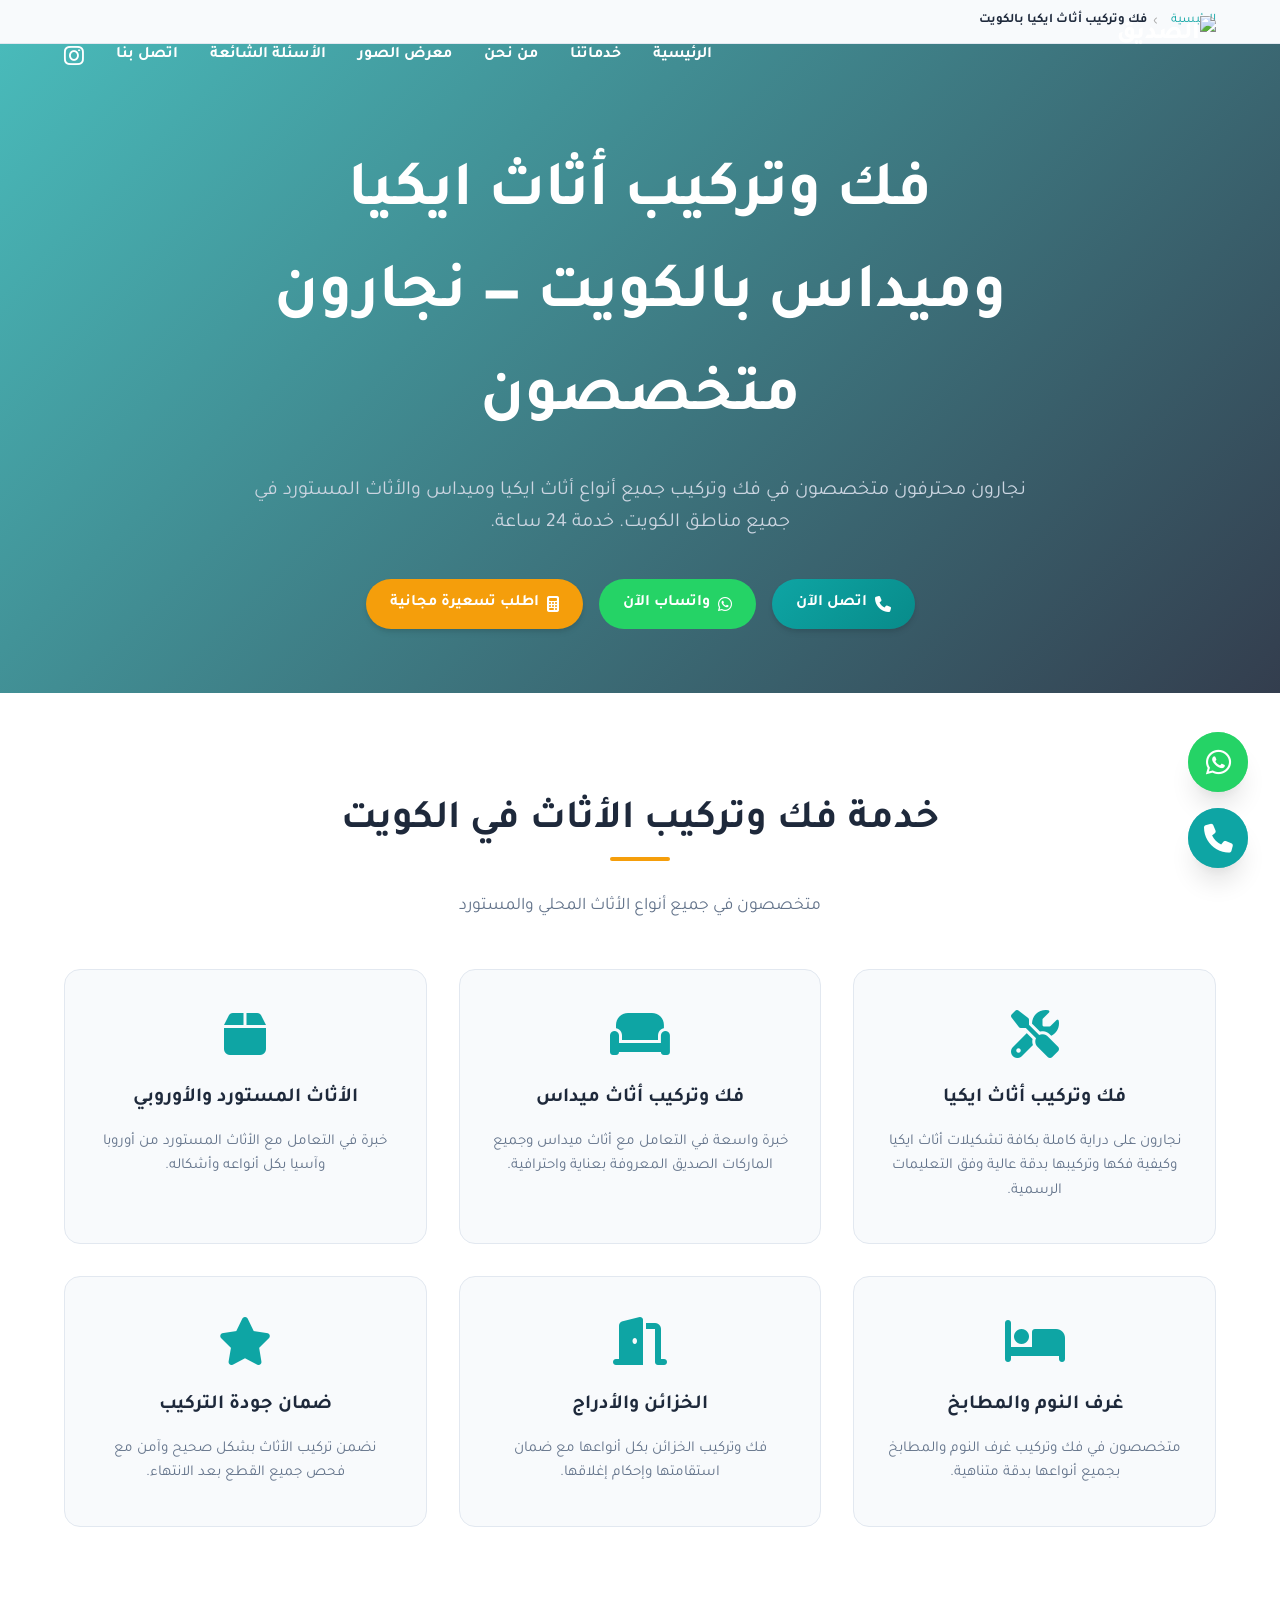
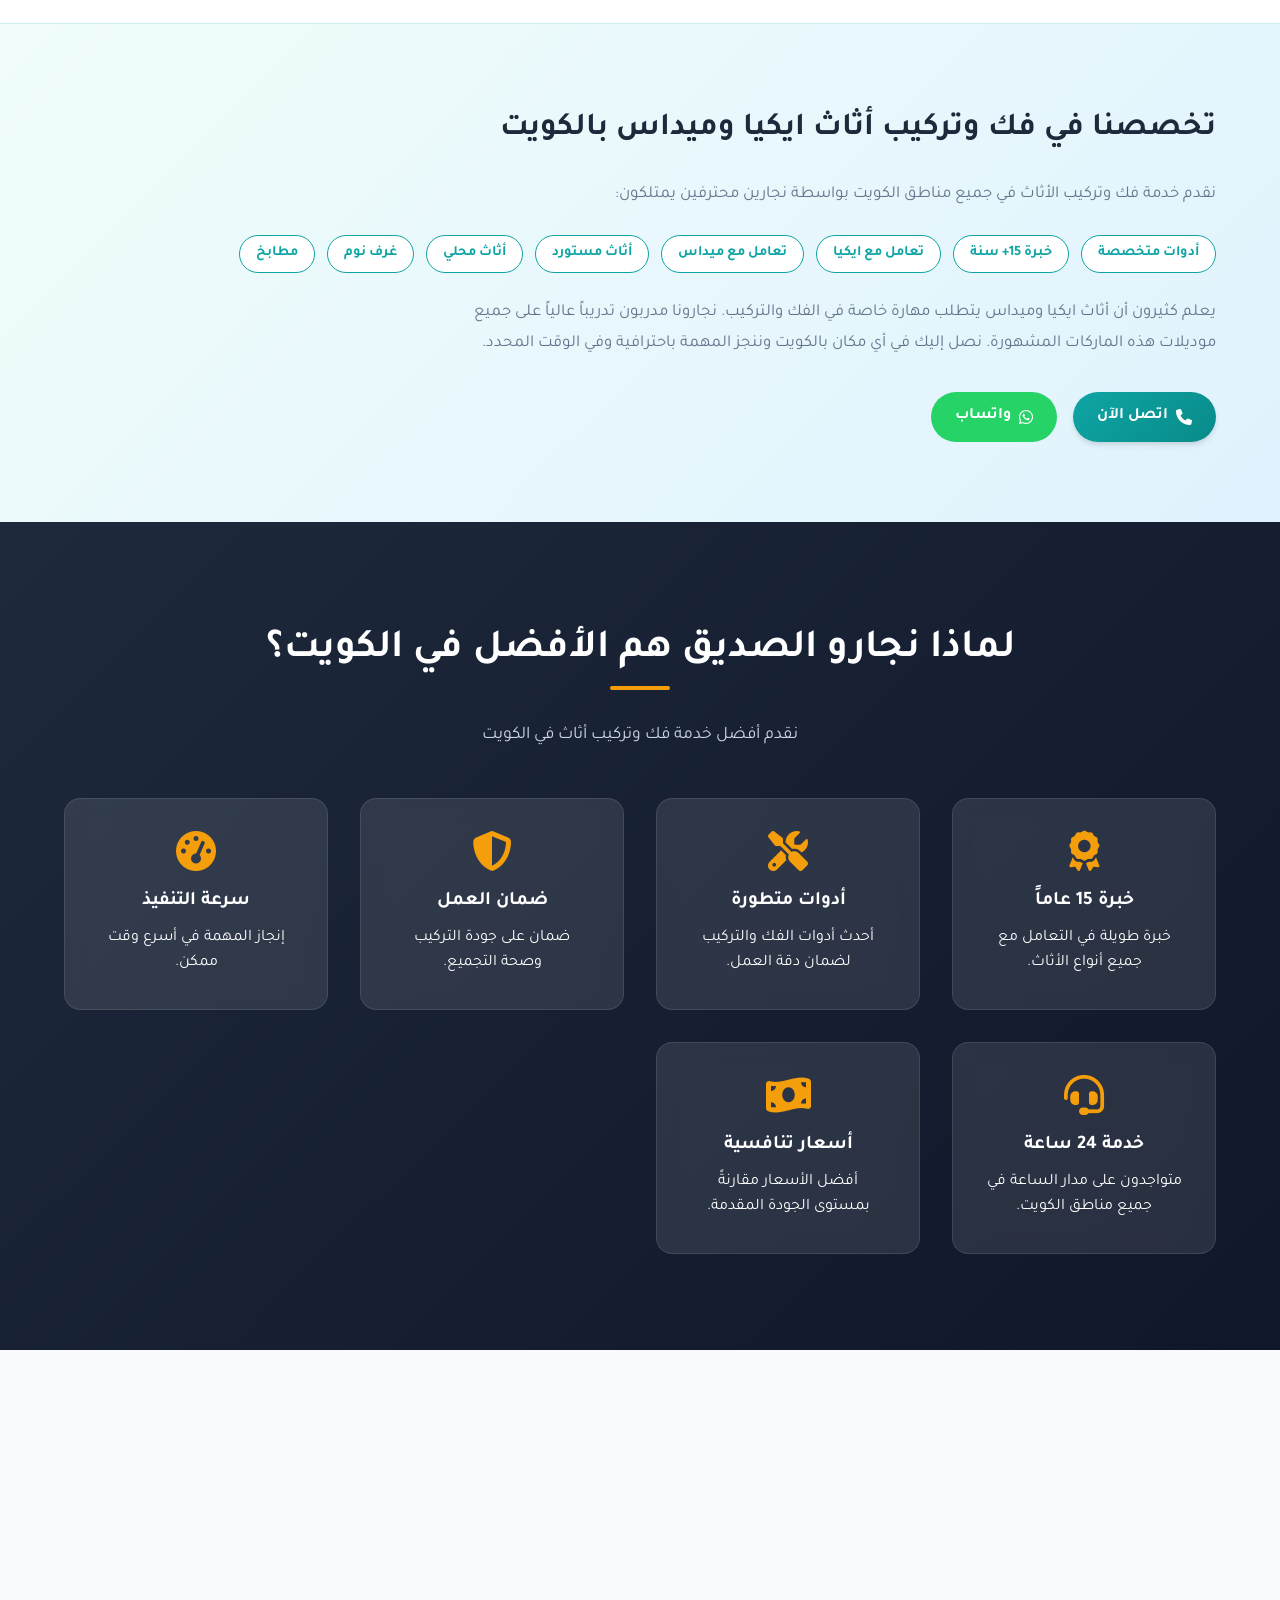
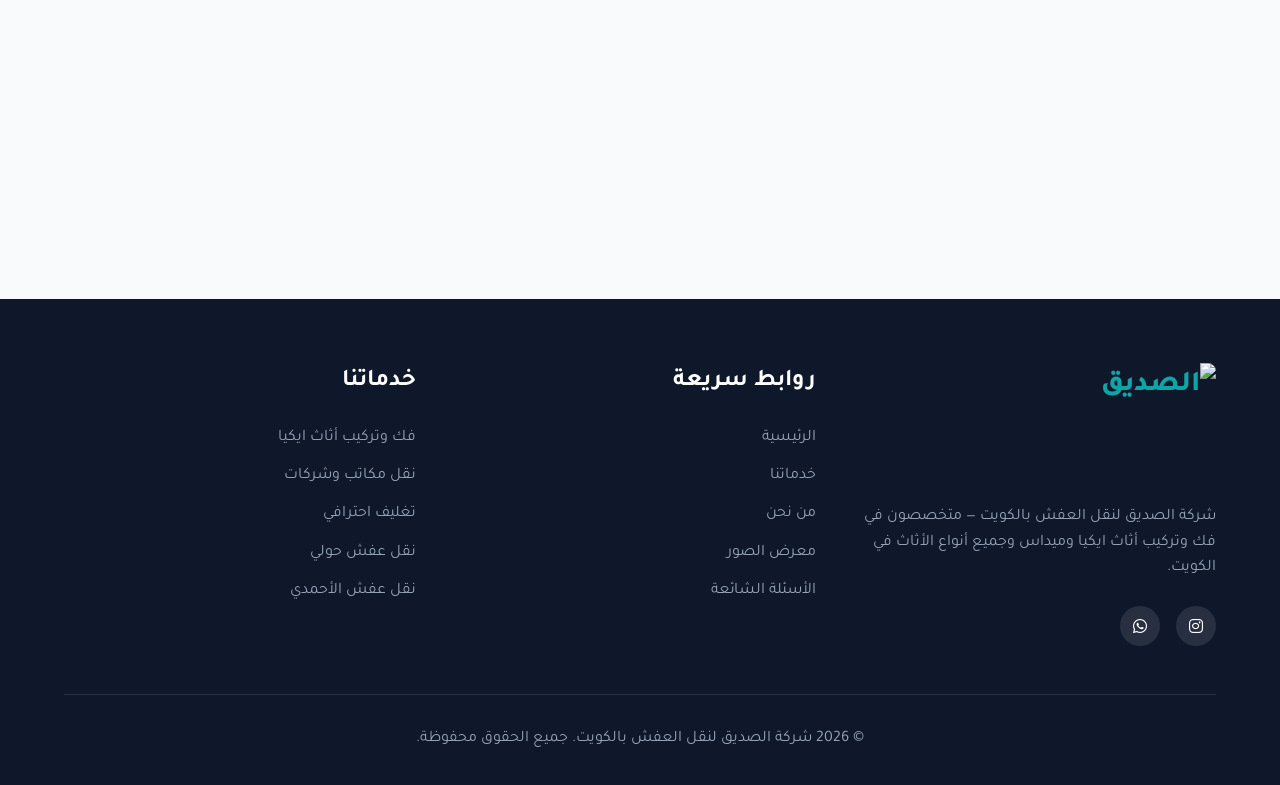
==== fak-tarkib-ikea-kuwait/index.html @ ff7999f7 "second commit" ====
<!DOCTYPE html>
<html lang="ar" dir="rtl" itemscope itemtype="https://schema.org/WebPage">

<head>
    <!-- Google tag (gtag.js) -->
    <script async src="https://www.googletagmanager.com/gtag/js?id=AW-18206092847"></script>
    <script>
      window.dataLayer = window.dataLayer || [];
      function gtag(){dataLayer.push(arguments);}
      gtag('js', new Date());

      gtag('config', 'AW-18206092847');
      gtag('config', 'G-HC6BVFN8S9');
    </script>
    <meta charset="UTF-8">
    <meta name="viewport" content="width=device-width, initial-scale=1.0">
    <link rel="icon" type="image/svg+xml" href="../favicon.svg">
    <link rel="apple-touch-icon" href="../favicon.svg">
    <meta name="theme-color" content="#0EA5A4">

    <title>فك وتركيب أثاث ايكيا بالكويت | نجارون محترفون — الصديق</title>
    <meta name="description" content="شركة الصديق لفك وتركيب أثاث ايكيا وميداس بالكويت. نجارون متخصصون في جميع أنواع الأثاث المستورد والمحلي. خدمة 24 ساعة في كل مناطق الكويت. اتصل: 99429120">
    <meta name="keywords" content="فك وتركيب ايكيا الكويت, فك وتركيب أثاث الكويت, نجار ايكيا الكويت, فك وتركيب ميداس, تركيب أثاث الكويت">
    <link rel="canonical" href="https://www.alkhaleejiyah.com/fak-tarkib-ikea-kuwait/"/>

    <meta property="og:title" content="فك وتركيب أثاث ايكيا وميداس بالكويت — نجارون متخصصون | الصديق">
    <meta property="og:description" content="نجارون محترفون لفك وتركيب أثاث ايكيا وميداس والأثاث المستورد في جميع مناطق الكويت. خدمة 24 ساعة بأسعار تنافسية.">
    <meta property="og:type" content="website">
    <meta property="og:url" content="https://www.alkhaleejiyah.com/fak-tarkib-ikea-kuwait/">
    <meta property="og:image" content="https://www.alkhaleejiyah.com/Images/alkhaleejiyya-movers-kuwait-3.jpeg">
    <meta name="robots" content="index, follow, max-snippet:-1, max-image-preview:large">
    <meta name="geo.region" content="KW">

    <script type="application/ld+json">
    {
      "@context": "https://schema.org",
      "@type": "BreadcrumbList",
      "itemListElement": [
        {"@type":"ListItem","position":1,"name":"الرئيسية","item":"https://www.alkhaleejiyah.com/"},
        {"@type":"ListItem","position":2,"name":"فك وتركيب أثاث ايكيا بالكويت","item":"https://www.alkhaleejiyah.com/fak-tarkib-ikea-kuwait/"}
      ]
    }
    </script>
    <script type="application/ld+json">
    {
      "@context": "https://schema.org",
      "@graph": [
        {"@type":"Organization","@id":"https://www.alkhaleejiyah.com/#organization","name":"الصديق لنقل العفش بالكويت","url":"https://www.alkhaleejiyah.com/","telephone":"+96599429120"},
        {
          "@type": "Service",
          "name": "فك وتركيب أثاث ايكيا بالكويت",
          "provider": {"@id": "https://www.alkhaleejiyah.com/#organization"},
          "areaServed": "KW",
          "description": "خدمة متخصصة في فك وتركيب أثاث ايكيا وميداس والأثاث المستورد بجميع أنواعه في الكويت."
        }
      ]
    }
    </script>

    <link rel="preconnect" href="https://fonts.googleapis.com">
    <link rel="preconnect" href="https://fonts.gstatic.com" crossorigin>
    <link href="https://fonts.googleapis.com/css2?family=Tajawal:wght@400;500;700;800&display=swap" rel="stylesheet">
    <link rel="stylesheet" href="https://cdnjs.cloudflare.com/ajax/libs/font-awesome/6.4.0/css/all.min.css" media="print" onload="this.media='all'">
    <noscript><link rel="stylesheet" href="https://cdnjs.cloudflare.com/ajax/libs/font-awesome/6.4.0/css/all.min.css"></noscript>
    <link rel="stylesheet" href="../style.css">
</head>

<body>
    <header id="header">
        <div class="container nav-container">
            <a href="../index.html" class="logo">
                <img src="../Images/logo.png" alt="الصديق" class="site-logo">
            </a>
            <button class="mobile-menu-btn" id="mobileMenuBtn" aria-label="Toggle Navigation"><i class="fa-solid fa-bars"></i></button>
            <nav class="nav-links" id="navLinks">
                <a href="../index.html">الرئيسية</a>
                <a href="../index.html#services">خدماتنا</a>
                <a href="../index.html#about">من نحن</a>
                <a href="../index.html#gallery">معرض الصور</a>
                <a href="../index.html#faq">الأسئلة الشائعة</a>
                <a href="../index.html#contact">اتصل بنا</a>
                <a href="https://www.instagram.com/naqle_afshe_alkuet?igsh=bTlsajBocWFlcjFi" class="header-insta" target="_blank" rel="noopener noreferrer" aria-label="Instagram" style="display:flex; align-items:center; justify-content:center;"><i class="fa-brands fa-instagram" style="font-size: 1.4rem;"></i></a>
            </nav>
        </div>
    </header>

    <nav class="breadcrumb" aria-label="مسار التنقل">
        <div class="container">
            <ol itemscope itemtype="https://schema.org/BreadcrumbList">
                <li itemprop="itemListElement" itemscope itemtype="https://schema.org/ListItem">
                    <a href="../index.html" itemprop="item"><span itemprop="name">الرئيسية</span></a>
                    <meta itemprop="position" content="1" />
                </li>
                <li itemprop="itemListElement" itemscope itemtype="https://schema.org/ListItem">
                    <span itemprop="name">فك وتركيب أثاث ايكيا بالكويت</span>
                    <meta itemprop="position" content="2" />
                </li>
            </ol>
        </div>
    </nav>

    <main>
    <section id="home" class="hero sub-hero">
        <div class="floating-boxes">
            <div class="box" style="width:60px;height:60px;left:10%;animation-delay:0s;animation-duration:18s;"><i class="fa-solid fa-screwdriver-wrench" style="color:rgba(255,255,255,0.5);font-size:28px;display:flex;align-items:center;justify-content:center;height:100%;"></i></div>
            <div class="box" style="width:40px;height:40px;left:75%;animation-delay:1s;animation-duration:16s;"><i class="fa-solid fa-box" style="color:rgba(255,255,255,0.5);font-size:20px;display:flex;align-items:center;justify-content:center;height:100%;"></i></div>
        </div>
        <div class="container">
            <div class="hero-content">
                <h1>فك وتركيب أثاث ايكيا وميداس بالكويت — نجارون متخصصون</h1>
                <p>نجارون محترفون متخصصون في فك وتركيب جميع أنواع أثاث ايكيا وميداس والأثاث المستورد في جميع مناطق الكويت. خدمة 24 ساعة.</p>
                <div class="hero-buttons">
                    <a href="tel:+96599429120" class="btn btn-primary"><i class="fa-solid fa-phone"></i> اتصل الآن</a>
                    <a href="https://wa.me/96599429120" class="btn btn-whatsapp"><i class="fa-brands fa-whatsapp"></i> واتساب الآن</a>
                    <a href="../index.html#contact" class="btn btn-accent"><i class="fa-solid fa-calculator"></i> اطلب تسعيرة مجانية</a>
                </div>
            </div>
        </div>
    </section>

    <!-- Service Details -->
    <section class="services">
        <div class="container">
            <div class="section-title">
                <h2>خدمة فك وتركيب الأثاث في الكويت</h2>
                <p>متخصصون في جميع أنواع الأثاث المحلي والمستورد</p>
            </div>
            <div class="services-grid">
                <div class="service-card">
                    <i class="fa-solid fa-screwdriver-wrench service-icon"></i>
                    <h3>فك وتركيب أثاث ايكيا</h3>
                    <p>نجارون على دراية كاملة بكافة تشكيلات أثاث ايكيا وكيفية فكها وتركيبها بدقة عالية وفق التعليمات الرسمية.</p>
                </div>
                <div class="service-card">
                    <i class="fa-solid fa-couch service-icon"></i>
                    <h3>فك وتركيب أثاث ميداس</h3>
                    <p>خبرة واسعة في التعامل مع أثاث ميداس وجميع الماركات الصديق المعروفة بعناية واحترافية.</p>
                </div>
                <div class="service-card">
                    <i class="fa-solid fa-box service-icon"></i>
                    <h3>الأثاث المستورد والأوروبي</h3>
                    <p>خبرة في التعامل مع الأثاث المستورد من أوروبا وآسيا بكل أنواعه وأشكاله.</p>
                </div>
                <div class="service-card">
                    <i class="fa-solid fa-bed service-icon"></i>
                    <h3>غرف النوم والمطابخ</h3>
                    <p>متخصصون في فك وتركيب غرف النوم والمطابخ بجميع أنواعها بدقة متناهية.</p>
                </div>
                <div class="service-card">
                    <i class="fa-solid fa-door-open service-icon"></i>
                    <h3>الخزائن والأدراج</h3>
                    <p>فك وتركيب الخزائن بكل أنواعها مع ضمان استقامتها وإحكام إغلاقها.</p>
                </div>
                <div class="service-card">
                    <i class="fa-solid fa-star service-icon"></i>
                    <h3>ضمان جودة التركيب</h3>
                    <p>نضمن تركيب الأثاث بشكل صحيح وآمن مع فحص جميع القطع بعد الانتهاء.</p>
                </div>
            </div>
        </div>
    </section>

    <!-- Local Section -->
    <section class="local-section">
        <div class="container">
            <h2>تخصصنا في فك وتركيب أثاث ايكيا وميداس بالكويت</h2>
            <p>
                نقدم خدمة فك وتركيب الأثاث في جميع مناطق الكويت بواسطة نجارين محترفين يمتلكون:
            </p>
            <div class="local-areas-list">
                <span class="local-area-tag">أدوات متخصصة</span>
                <span class="local-area-tag">خبرة 15+ سنة</span>
                <span class="local-area-tag">تعامل مع ايكيا</span>
                <span class="local-area-tag">تعامل مع ميداس</span>
                <span class="local-area-tag">أثاث مستورد</span>
                <span class="local-area-tag">أثاث محلي</span>
                <span class="local-area-tag">غرف نوم</span>
                <span class="local-area-tag">مطابخ</span>
            </div>
            <p>
                يعلم كثيرون أن أثاث ايكيا وميداس يتطلب مهارة خاصة في الفك والتركيب. نجارونا مدربون تدريباً عالياً على جميع موديلات هذه الماركات المشهورة. نصل إليك في أي مكان بالكويت وننجز المهمة باحترافية وفي الوقت المحدد.
            </p>
            <div style="margin-top:2rem;display:flex;gap:1rem;flex-wrap:wrap;">
                <a href="tel:+96599429120" class="btn btn-primary"><i class="fa-solid fa-phone"></i> اتصل الآن</a>
                <a href="https://wa.me/96599429120" class="btn btn-whatsapp"><i class="fa-brands fa-whatsapp"></i> واتساب</a>
            </div>
        </div>
    </section>

    <section class="why-us">
        <div class="container">
            <div class="section-title">
                <h2>لماذا نجارو الصديق هم الأفضل في الكويت؟</h2>
                <p>نقدم أفضل خدمة فك وتركيب أثاث في الكويت</p>
            </div>
            <div class="features-grid">
                <div class="feature-box"><i class="fa-solid fa-award"></i><h3>خبرة 15 عاماً</h3><p>خبرة طويلة في التعامل مع جميع أنواع الأثاث.</p></div>
                <div class="feature-box"><i class="fa-solid fa-tools"></i><h3>أدوات متطورة</h3><p>أحدث أدوات الفك والتركيب لضمان دقة العمل.</p></div>
                <div class="feature-box"><i class="fa-solid fa-shield-halved"></i><h3>ضمان العمل</h3><p>ضمان على جودة التركيب وصحة التجميع.</p></div>
                <div class="feature-box"><i class="fa-solid fa-gauge-high"></i><h3>سرعة التنفيذ</h3><p>إنجاز المهمة في أسرع وقت ممكن.</p></div>
                <div class="feature-box"><i class="fa-solid fa-headset"></i><h3>خدمة 24 ساعة</h3><p>متواجدون على مدار الساعة في جميع مناطق الكويت.</p></div>
                <div class="feature-box"><i class="fa-solid fa-money-bill-wave"></i><h3>أسعار تنافسية</h3><p>أفضل الأسعار مقارنةً بمستوى الجودة المقدمة.</p></div>
            </div>
        </div>
    </section>

    <section class="areas">
        <div class="container">
            <div class="section-title"><h2>نخدم جميع محافظات الكويت</h2><p>نغطي جميع المناطق في أسرع وقت</p></div>
            <div class="areas-grid">
                <a href="../naql-afsh-hawalli/index.html" class="area-card"><i class="fa-solid fa-location-dot"></i> حولي</a>
                <a href="../naql-afsh-ahmadi/index.html" class="area-card"><i class="fa-solid fa-location-dot"></i> الأحمدي</a>
                <a href="../naql-afsh-farwaniya/index.html" class="area-card"><i class="fa-solid fa-location-dot"></i> الفروانية</a>
                <a href="../naql-afsh-jahra/index.html" class="area-card"><i class="fa-solid fa-location-dot"></i> الجهراء</a>
                <a href="../naql-afsh-mubarak-alkabeer/index.html" class="area-card"><i class="fa-solid fa-location-dot"></i> مبارك الكبير</a>
                <a href="../naql-maktab-sharikat-kuwait/index.html" class="area-card"><i class="fa-solid fa-briefcase"></i> نقل مكاتب</a>
            </div>
        </div>
    </section>
    </main>

    <footer>
        <div class="container">
            <div class="footer-grid">
                <div class="footer-col">
                    <div class="footer-logo">
                        <img src="../Images/logo.png" alt="الصديق" class="site-logo-footer">
                    </div>
                    <p>شركة الصديق لنقل العفش بالكويت — متخصصون في فك وتركيب أثاث ايكيا وميداس وجميع أنواع الأثاث في الكويت.</p>
                    <div class="social-links">
                        <a href="https://www.instagram.com/naqle_afshe_alkuet?igsh=bTlsajBocWFlcjFi" aria-label="Instagram" rel="noopener noreferrer" target="_blank"><i class="fa-brands fa-instagram"></i></a>
                        <a href="https://wa.me/96599429120" aria-label="WhatsApp" rel="noopener noreferrer" target="_blank"><i class="fa-brands fa-whatsapp"></i></a>
                    </div>
                </div>
                <div class="footer-col">
                    <h3>روابط سريعة</h3>
                    <ul class="footer-links">
                        <li><a href="../index.html">الرئيسية</a></li>
                        <li><a href="../index.html#services">خدماتنا</a></li>
                        <li><a href="../index.html#about">من نحن</a></li>
                        <li><a href="../index.html#gallery">معرض الصور</a></li>
                        <li><a href="../index.html#faq">الأسئلة الشائعة</a></li>
                    </ul>
                </div>
                <div class="footer-col">
                    <h3>خدماتنا</h3>
                    <ul class="footer-links">
                        <li><a href="../fak-tarkib-ikea-kuwait/index.html">فك وتركيب أثاث ايكيا</a></li>
                        <li><a href="../naql-maktab-sharikat-kuwait/index.html">نقل مكاتب وشركات</a></li>
                        <li><a href="../taghlif-afsh-kuwait/index.html">تغليف احترافي</a></li>
                        <li><a href="../naql-afsh-hawalli/index.html">نقل عفش حولي</a></li>
                        <li><a href="../naql-afsh-ahmadi/index.html">نقل عفش الأحمدي</a></li>
                    </ul>
                </div>
            </div>
            <div class="footer-bottom"><p>&copy; 2026 شركة الصديق لنقل العفش بالكويت. جميع الحقوق محفوظة.</p></div>
        </div>
    </footer>

    <div class="floating-actions">
        <a href="https://wa.me/96599429120" class="floating-btn float-whatsapp" target="_blank" aria-label="تواصل عبر الواتساب"><i class="fa-brands fa-whatsapp"></i></a>
        <a href="tel:+96599429120" class="floating-btn float-call" aria-label="اتصل بنا"><i class="fa-solid fa-phone"></i></a>
    </div>
    <button class="back-to-top" id="backToTop" aria-label="العودة للأعلى" style="border:none;cursor:pointer;"><i class="fa-solid fa-arrow-up"></i></button>
    <script src="../script.js" defer></script>
</body>
</html>
---- style.css ----
/* ==========================================================================
   CSS Variables & Reset
   ========================================================================== */
:root {
  /* Color Palette */
  --primary-color: #0EA5A4;
  /* Modern Teal */
  --secondary-color: #1E293B;
  /* Dark Navy */
  --accent-color: #F59E0B;
  /* Golden Orange */
  --bg-color: #F8FAFC;
  --white: #FFFFFF;

  --text-dark: #334155;
  --text-light: #64748B;

  /* Gradients */
  --primary-gradient: linear-gradient(135deg, var(--primary-color) 0%, #088b8a 100%);
  --dark-gradient: linear-gradient(135deg, var(--secondary-color) 0%, #0f172a 100%);

  /* Shadows */
  --shadow-sm: 0 4px 6px -1px rgba(0, 0, 0, 0.1), 0 2px 4px -1px rgba(0, 0, 0, 0.06);
  --shadow-md: 0 10px 15px -3px rgba(0, 0, 0, 0.1), 0 4px 6px -2px rgba(0, 0, 0, 0.05);
  --shadow-lg: 0 20px 25px -5px rgba(0, 0, 0, 0.1), 0 10px 10px -5px rgba(0, 0, 0, 0.04);

  /* Border Radius */
  --radius-md: 0.5rem;
  --radius-lg: 1rem;
  --radius-xl: 1.5rem;

  /* Transitions */
  --transition: all 0.3s ease-in-out;
}

* {
  margin: 0;
  padding: 0;
  box-sizing: border-box;
}

html {
  scroll-behavior: smooth;
  font-family: 'Tajawal', sans-serif;
  background-color: var(--bg-color);
  color: var(--text-dark);
}

body {
  line-height: 1.6;
  overflow-x: hidden;
}

a {
  text-decoration: none;
  color: inherit;
}

ul {
  list-style: none;
}

img {
  max-width: 100%;
  height: auto;
  display: block;
}

/* ==========================================================================
   Typography & Utilities
   ========================================================================== */
h1,
h2,
h3,
h4,
h5,
h6 {
  color: var(--secondary-color);
  font-weight: 700;
  margin-bottom: 1rem;
}

.container {
  width: 100%;
  max-width: 1200px;
  margin: 0 auto;
  padding: 0 1.5rem;
}

.section-title {
  text-align: center;
  margin-bottom: 3rem;
}

.section-title h2 {
  font-size: 2.5rem;
  color: var(--secondary-color);
  position: relative;
  display: inline-block;
  padding-bottom: 0.5rem;
}

.section-title h2::after {
  content: '';
  position: absolute;
  bottom: 0;
  left: 50%;
  transform: translateX(-50%);
  width: 60px;
  height: 4px;
  background-color: var(--accent-color);
  border-radius: var(--radius-md);
}

.section-title p {
  color: var(--text-light);
  margin-top: 1rem;
  font-size: 1.1rem;
}

.btn {
  display: inline-flex;
  align-items: center;
  justify-content: center;
  padding: 0.75rem 1.5rem;
  border-radius: 50px;
  font-weight: 700;
  cursor: pointer;
  transition: var(--transition);
  border: none;
  font-size: 1rem;
  gap: 0.5rem;
}

.btn-primary {
  background: var(--primary-gradient);
  color: var(--white);
  box-shadow: var(--shadow-sm);
}

.btn-primary:hover {
  transform: translateY(-2px);
  box-shadow: var(--shadow-md);
}

.btn-accent {
  background-color: var(--accent-color);
  color: var(--white);
  box-shadow: var(--shadow-sm);
}

.btn-accent:hover {
  transform: translateY(-2px);
  background-color: #d97706;
  box-shadow: var(--shadow-md);
}

.btn-whatsapp {
  background-color: #25D366;
  color: var(--white);
}

.btn-whatsapp:hover {
  background-color: #128C7E;
  transform: translateY(-2px);
}

.glass-panel {
  background: rgba(255, 255, 255, 0.85);
  backdrop-filter: blur(10px);
  border: 1px solid rgba(255, 255, 255, 0.2);
  border-radius: var(--radius-lg);
  box-shadow: var(--shadow-lg);
}

/* Accessibility Utilities */
.visually-hidden {
  position: absolute;
  width: 1px;
  height: 1px;
  margin: -1px;
  padding: 0;
  overflow: hidden;
  clip: rect(0, 0, 0, 0);
  border: 0;
}

/* ==========================================================================
   Header & Navigation
   ========================================================================== */
header {
  position: fixed;
  top: 0;
  width: 100%;
  z-index: 1000;
  transition: var(--transition);
  background-color: transparent;
  padding: 1rem 0;
}

header.scrolled {
  background-color: var(--white);
  box-shadow: var(--shadow-sm);
  padding: 0.5rem 0;
}

.nav-container {
  display: flex;
  justify-content: space-between;
  align-items: center;
}

.logo {
  font-size: 1.5rem;
  font-weight: 800;
  color: var(--white);
  display: flex;
  align-items: center;
  gap: 0.5rem;
}

header.scrolled .logo {
  color: var(--primary-color);
}

.nav-links {
  display: flex;
  gap: 2rem;
}

.nav-links a {
  font-weight: 600;
  color: var(--white);
  transition: var(--transition);
}

header.scrolled .nav-links a {
  color: var(--secondary-color);
}

.nav-links a:hover {
  color: var(--accent-color) !important;
}

.mobile-menu-btn {
  display: none;
  font-size: 1.5rem;
  color: var(--white);
  cursor: pointer;
  background: none;
  border: none;
}

header.scrolled .mobile-menu-btn {
  color: var(--secondary-color);
}

/* ==========================================================================
   Hero Section
   ========================================================================== */
.hero {
  position: relative;
  min-height: 100vh;
  display: flex;
  align-items: center;
  background: url('Images/alkhaleejiyya-movers-kuwait-1.jpeg') no-repeat center center / cover;
  overflow: hidden;
  padding-top: 80px;
}

.hero::before {
  content: '';
  position: absolute;
  top: 0;
  left: 0;
  width: 100%;
  height: 100%;
  background: linear-gradient(135deg, rgba(14, 165, 164, 0.75) 0%, rgba(30, 41, 59, 0.9) 100%);
  z-index: 0;
}

.hero-content {
  position: relative;
  z-index: 2;
  text-align: center;
  color: var(--white);
  max-width: 800px;
  margin: 0 auto;
}

.hero h1 {
  font-size: 4rem;
  color: var(--white);
  margin-bottom: 1.5rem;
  animation: fadeUp 1s ease-out;
  will-change: transform, opacity;
}

.hero p {
  font-size: 1.25rem;
  margin-bottom: 2.5rem;
  color: #CBD5E1;
  animation: fadeUp 1s ease-out 0.2s backwards;
}

.hero-buttons {
  display: flex;
  gap: 1rem;
  justify-content: center;
  animation: fadeUp 1s ease-out 0.4s backwards;
}

/* Floating Animation Boxes */
.floating-boxes {
  position: absolute;
  width: 100%;
  height: 100%;
  top: 0;
  left: 0;
  overflow: hidden;
  z-index: 1;
  pointer-events: none;
}

.box {
  position: absolute;
  display: block;
  width: 40px;
  height: 40px;
  background: rgba(255, 255, 255, 0.1);
  backdrop-filter: blur(5px);
  border: 1px solid rgba(255, 255, 255, 0.2);
  border-radius: 8px;
  animation: animateBox 25s linear infinite;
  bottom: -150px;
  will-change: transform, opacity;
}

.box:nth-child(1) {
  left: 10%;
  width: 60px;
  height: 60px;
  animation-delay: 0s;
}

.box:nth-child(2) {
  left: 20%;
  width: 40px;
  height: 40px;
  animation-delay: 2s;
  animation-duration: 12s;
}

.box:nth-child(3) {
  left: 40%;
  width: 80px;
  height: 80px;
  animation-delay: 4s;
}

.box:nth-child(4) {
  left: 60%;
  width: 50px;
  height: 50px;
  animation-delay: 0s;
  animation-duration: 18s;
}

.box:nth-child(5) {
  left: 80%;
  width: 70px;
  height: 70px;
  animation-delay: 3s;
}

@keyframes animateBox {
  0% {
    transform: translateY(0) rotate(0deg);
    opacity: 1;
    border-radius: 8px;
  }

  100% {
    transform: translateY(-1000px) rotate(720deg);
    opacity: 0;
    border-radius: 50%;
  }
}

@keyframes fadeUp {
  from {
    opacity: 0;
    transform: translateY(30px);
  }

  to {
    opacity: 1;
    transform: translateY(0);
  }
}

/* ==========================================================================
   Content Visibility — skip rendering of off-screen sections
   ========================================================================== */
.services,
.gallery,
.why-us,
.areas,
.testimonials,
.faq,
.checklist-section {
  content-visibility: auto;
  contain-intrinsic-size: 0 600px;
}

/* ==========================================================================
   Services Section
   ========================================================================== */
.services {
  padding: 6rem 0;
  background-color: var(--white);
}

.services-grid {
  display: grid;
  grid-template-columns: repeat(auto-fit, minmax(280px, 1fr));
  gap: 2rem;
}

.service-card {
  background: var(--bg-color);
  padding: 2.5rem 2rem;
  border-radius: var(--radius-lg);
  text-align: center;
  transition: var(--transition);
  border: 1px solid #E2E8F0;
  position: relative;
  overflow: hidden;
  z-index: 1;
}

.service-card::before {
  content: '';
  position: absolute;
  top: 0;
  left: 0;
  width: 100%;
  height: 0;
  background: var(--primary-gradient);
  transition: var(--transition);
  z-index: -1;
}

.service-card:hover {
  transform: translateY(-10px);
  box-shadow: var(--shadow-lg);
  border-color: transparent;
}

.service-card:hover::before {
  height: 100%;
}

.service-card:hover h3,
.service-card:hover p,
.service-card:hover .service-icon {
  color: var(--white);
}

.service-icon {
  font-size: 3rem;
  color: var(--primary-color);
  margin-bottom: 1.5rem;
  transition: var(--transition);
}

.service-card h3 {
  font-size: 1.25rem;
  margin-bottom: 1rem;
  transition: var(--transition);
}

.service-card p {
  color: var(--text-light);
  font-size: 0.95rem;
  transition: var(--transition);
}

/* ==========================================================================
   About Section
   ========================================================================== */
.about {
  padding: 6rem 0;
  background-color: var(--bg-color);
}

.about-grid {
  display: grid;
  grid-template-columns: 1fr 1fr;
  gap: 4rem;
  align-items: center;
}

.about-img {
  position: relative;
  border-radius: var(--radius-xl);
  overflow: hidden;
  box-shadow: var(--shadow-lg);
}

.about-img img {
  width: 100%;
  height: auto;
  object-fit: cover;
  transition: transform 0.5s;
}

.about-img:hover img {
  transform: scale(1.05);
}

.experience-badge {
  position: absolute;
  bottom: -20px;
  right: 20px;
  background: var(--accent-color);
  color: var(--white);
  padding: 1.5rem;
  border-radius: var(--radius-lg);
  text-align: center;
  box-shadow: var(--shadow-md);
  z-index: 2;
}

.experience-badge span {
  display: block;
  font-size: 2.5rem;
  font-weight: 800;
  line-height: 1;
}

.about-content h2 {
  font-size: 2.5rem;
  margin-bottom: 1.5rem;
}

.about-content p {
  margin-bottom: 1.5rem;
  color: var(--text-light);
  font-size: 1.1rem;
}

.about-features {
  display: grid;
  grid-template-columns: 1fr 1fr;
  gap: 1.5rem;
  margin-top: 2rem;
}

.about-feature {
  display: flex;
  align-items: center;
  gap: 1rem;
}

.about-feature i {
  color: var(--primary-color);
  font-size: 1.5rem;
  background: #E0F2FE;
  width: 50px;
  height: 50px;
  display: flex;
  align-items: center;
  justify-content: center;
  border-radius: 50%;
}

.about-feature span {
  font-weight: 700;
  color: var(--secondary-color);
}

/* ==========================================================================
   Gallery Section
   ========================================================================== */
.gallery {
  padding: 6rem 0;
  background-color: var(--white);
}

.gallery-grid {
  display: grid;
  grid-template-columns: repeat(auto-fill, minmax(250px, 1fr));
  gap: 1.5rem;
}

.gallery-item {
  border-radius: var(--radius-md);
  overflow: hidden;
  position: relative;
  aspect-ratio: 4/3;
  cursor: pointer;
}

.gallery-item img {
  width: 100%;
  height: 100%;
  object-fit: cover;
  transition: var(--transition);
}

.gallery-overlay {
  position: absolute;
  top: 0;
  left: 0;
  width: 100%;
  height: 100%;
  background: rgba(14, 165, 164, 0.8);
  display: flex;
  align-items: center;
  justify-content: center;
  opacity: 0;
  transition: var(--transition);
}

.gallery-overlay i {
  color: var(--white);
  font-size: 2rem;
  transform: translateY(20px);
  transition: var(--transition);
}

.gallery-item:hover img {
  transform: scale(1.1);
}

.gallery-item:hover .gallery-overlay {
  opacity: 1;
}

.gallery-item:hover .gallery-overlay i {
  transform: translateY(0);
}

/* ==========================================================================
   Why Choose Us
   ========================================================================== */
.why-us {
  padding: 6rem 0;
  background: var(--dark-gradient);
  color: var(--white);
}

.why-us .section-title h2 {
  color: var(--white);
}

.why-us .section-title p {
  color: #CBD5E1;
}

.features-grid {
  display: grid;
  grid-template-columns: repeat(auto-fit, minmax(250px, 1fr));
  gap: 2rem;
}

.feature-box {
  background: rgba(255, 255, 255, 0.1);
  backdrop-filter: blur(10px);
  -webkit-backdrop-filter: blur(10px);
  padding: 2rem;
  border-radius: var(--radius-lg);
  text-align: center;
  border: 1px solid rgba(255, 255, 255, 0.1);
  transition: var(--transition);
  contain: layout style;
}

.feature-box:hover {
  transform: translateY(-5px);
  background: rgba(255, 255, 255, 0.15);
}

.feature-box i {
  font-size: 2.5rem;
  color: var(--accent-color);
  margin-bottom: 1rem;
}

.feature-box h3 {
  color: var(--white);
  font-size: 1.2rem;
  margin-bottom: 0.5rem;
}

/* ==========================================================================
   Areas We Serve
   ========================================================================== */
.areas {
  padding: 6rem 0;
  background-color: var(--bg-color);
}

.areas-grid {
  display: grid;
  grid-template-columns: repeat(auto-fit, minmax(200px, 1fr));
  gap: 1.5rem;
}

.area-card {
  background: var(--white);
  padding: 1.5rem;
  border-radius: var(--radius-md);
  text-align: center;
  box-shadow: var(--shadow-sm);
  border-bottom: 3px solid var(--primary-color);
  transition: var(--transition);
  font-weight: 700;
  color: var(--secondary-color);
  display: flex;
  align-items: center;
  justify-content: center;
  gap: 0.5rem;
}

.area-card:hover {
  transform: translateY(-3px);
  box-shadow: var(--shadow-md);
  background: var(--primary-color);
  color: var(--white);
}

/* ==========================================================================
   Testimonials
   ========================================================================== */
.testimonials {
  padding: 6rem 0;
  background-color: var(--white);
}

.testimonials-grid {
  display: grid;
  grid-template-columns: repeat(auto-fit, minmax(300px, 1fr));
  gap: 2rem;
}

.testimonial-card {
  background: var(--bg-color);
  padding: 2rem;
  border-radius: var(--radius-lg);
  position: relative;
  box-shadow: var(--shadow-sm);
}

.quote-icon {
  position: absolute;
  top: 1.5rem;
  left: 2rem;
  font-size: 3rem;
  color: rgba(14, 165, 164, 0.1);
}

.stars {
  color: #FBBF24;
  margin-bottom: 1rem;
}

.testimonial-card p {
  color: var(--text-light);
  font-style: italic;
  margin-bottom: 1.5rem;
  position: relative;
  z-index: 1;
}

.client-info {
  display: flex;
  align-items: center;
  gap: 1rem;
}

.client-avatar {
  width: 50px;
  height: 50px;
  border-radius: 50%;
  background: var(--primary-color);
  display: flex;
  align-items: center;
  justify-content: center;
  color: var(--white);
  font-weight: 700;
  font-size: 1.2rem;
}

.client-info h4 {
  margin-bottom: 0;
  font-size: 1.1rem;
}

.client-info span {
  font-size: 0.85rem;
  color: var(--text-light);
}

/* ==========================================================================
   FAQ Section
   ========================================================================== */
.faq {
  padding: 6rem 0;
  background-color: var(--bg-color);
}

.faq-container {
  max-width: 800px;
  margin: 0 auto;
}

.faq-item {
  background: var(--white);
  border-radius: var(--radius-md);
  margin-bottom: 1rem;
  box-shadow: var(--shadow-sm);
  overflow: hidden;
}

.faq-header {
  padding: 1.5rem;
  cursor: pointer;
  display: flex;
  justify-content: space-between;
  align-items: center;
  font-weight: 700;
  color: var(--secondary-color);
  transition: var(--transition);
}

.faq-header:hover {
  color: var(--primary-color);
}

.faq-header i {
  transition: transform 0.3s ease;
}

.faq-item.active .faq-header i {
  transform: rotate(180deg);
  color: var(--primary-color);
}

.faq-body {
  padding: 0 1.5rem;
  max-height: 0;
  overflow: hidden;
  transition: max-height 0.3s ease-out, padding 0.3s ease;
  color: var(--text-light);
}

.faq-item.active .faq-body {
  padding: 0 1.5rem 1.5rem 1.5rem;
  max-height: 500px;
  /* arbitrary large value */
}

/* ==========================================================================
   Contact Section
   ========================================================================== */
.contact {
  padding: 6rem 0;
  background-color: var(--white);
}

.contact-grid {
  display: grid;
  grid-template-columns: 1fr 1.5fr;
  gap: 4rem;
}

.contact-info {
  padding: 2rem;
  background: var(--primary-gradient);
  border-radius: var(--radius-lg);
  color: var(--white);
  box-shadow: var(--shadow-lg);
}

.contact-info h3 {
  color: var(--white);
  font-size: 2rem;
  margin-bottom: 1.5rem;
}

.contact-item {
  display: flex;
  align-items: flex-start;
  gap: 1rem;
  margin-bottom: 1.5rem;
}

.contact-item i {
  font-size: 1.5rem;
  background: rgba(255, 255, 255, 0.2);
  width: 45px;
  height: 45px;
  display: flex;
  align-items: center;
  justify-content: center;
  border-radius: 50%;
}

.contact-item h4 {
  color: var(--white);
  margin-bottom: 0.2rem;
  font-size: 1.1rem;
}

.contact-item p {
  color: rgba(255, 255, 255, 0.9);
}

.contact-form {
  padding: 2rem;
  background: var(--bg-color);
  border-radius: var(--radius-lg);
  box-shadow: var(--shadow-sm);
}

.form-group {
  margin-bottom: 1.5rem;
}

.form-control {
  width: 100%;
  padding: 1rem;
  border: 1px solid #CBD5E1;
  border-radius: var(--radius-md);
  font-family: inherit;
  font-size: 1rem;
  transition: var(--transition);
  background: var(--white);
}

.form-control:focus {
  outline: none;
  border-color: var(--primary-color);
  box-shadow: 0 0 0 3px rgba(14, 165, 164, 0.1);
}

textarea.form-control {
  resize: vertical;
  min-height: 150px;
}

.contact-form button {
  width: 100%;
  padding: 1rem;
  font-size: 1.1rem;
}

/* ==========================================================================
   Footer
   ========================================================================== */
footer {
  background-color: #0f172a;
  color: #94A3B8;
  padding: 4rem 0 2rem;
}

.footer-grid {
  display: grid;
  grid-template-columns: repeat(auto-fit, minmax(250px, 1fr));
  gap: 3rem;
  margin-bottom: 3rem;
}

.footer-col h3 {
  color: var(--white);
  font-size: 1.5rem;
  margin-bottom: 1.5rem;
}

.footer-logo {
  color: var(--primary-color);
  font-size: 1.8rem;
  font-weight: 800;
  display: flex;
  align-items: center;
  gap: 0.5rem;
  margin-bottom: 1rem;
}

.footer-links li {
  margin-bottom: 0.8rem;
}

.footer-links a {
  transition: var(--transition);
}

.footer-links a:hover {
  color: var(--accent-color);
  padding-right: 5px;
}

.social-links {
  display: flex;
  gap: 1rem;
  margin-top: 1.5rem;
}

.social-links a {
  width: 40px;
  height: 40px;
  background: rgba(255, 255, 255, 0.1);
  display: flex;
  align-items: center;
  justify-content: center;
  border-radius: 50%;
  color: var(--white);
  transition: var(--transition);
}

.social-links a:hover {
  background: var(--primary-color);
  transform: translateY(-3px);
}

.footer-bottom {
  text-align: center;
  padding-top: 2rem;
  border-top: 1px solid rgba(255, 255, 255, 0.1);
}

/* ==========================================================================
   Floating Elements
   ========================================================================== */
.floating-actions {
  position: fixed;
  bottom: 2rem;
  right: 2rem;
  display: flex;
  flex-direction: column;
  gap: 1rem;
  z-index: 100;
}

.floating-btn {
  width: 60px;
  height: 60px;
  border-radius: 50%;
  display: flex;
  align-items: center;
  justify-content: center;
  color: var(--white);
  font-size: 1.8rem;
  box-shadow: var(--shadow-lg);
  transition: var(--transition);
  position: relative;
}

.float-whatsapp {
  background-color: #25D366;
}

.float-whatsapp:hover {
  background-color: #128C7E;
  transform: scale(1.1);
}

.float-call {
  background-color: var(--primary-color);
}

.float-call:hover {
  background-color: #088b8a;
  transform: scale(1.1);
}

.float-whatsapp::before,
.float-call::before {
  content: '';
  position: absolute;
  width: 100%;
  height: 100%;
  border-radius: 50%;
  animation: pulse 2s infinite;
  z-index: -1;
}

.float-whatsapp::before {
  background-color: rgba(37, 211, 102, 0.5);
}

.float-call::before {
  background-color: rgba(14, 165, 164, 0.5);
}

@keyframes pulse {
  0% {
    transform: scale(1);
    opacity: 0.8;
  }

  100% {
    transform: scale(1.5);
    opacity: 0;
  }
}

.back-to-top {
  position: fixed;
  bottom: 2rem;
  left: 2rem;
  /* Left side in RTL */
  width: 50px;
  height: 50px;
  background: var(--secondary-color);
  color: var(--white);
  border-radius: var(--radius-md);
  display: flex;
  align-items: center;
  justify-content: center;
  font-size: 1.2rem;
  cursor: pointer;
  box-shadow: var(--shadow-md);
  transition: var(--transition);
  opacity: 0;
  visibility: hidden;
  z-index: 99;
}

.back-to-top.show {
  opacity: 1;
  visibility: visible;
}

.back-to-top:hover {
  background: var(--primary-color);
  transform: translateY(-3px);
}

/* ==========================================================================
   Responsive Design
   ========================================================================== */
@media (max-width: 992px) {

  .about-grid,
  .contact-grid {
    grid-template-columns: 1fr;
  }

  .hero h1 {
    font-size: 3rem;
  }
}

@media (max-width: 768px) {
  .nav-links {
    position: fixed;
    top: 0;
    right: -100%;
    width: 80%;
    max-width: 300px;
    height: 100vh;
    background: var(--white);
    flex-direction: column;
    padding: 6rem 2rem;
    box-shadow: -5px 0 15px rgba(0, 0, 0, 0.1);
    transition: var(--transition);
    z-index: 999;
  }

  .nav-links.active {
    right: 0;
  }

  .nav-links a {
    color: var(--secondary-color) !important;
    font-size: 1.2rem;
    display: block;
    padding: 1rem 0;
    border-bottom: 1px solid #E2E8F0;
  }

  .mobile-menu-btn {
    display: block;
    z-index: 1000;
  }

  .hero h1 {
    font-size: 2.5rem;
  }

  .hero-buttons {
    flex-direction: column;
  }

  .section-title h2 {
    font-size: 2rem;
  }

  .floating-actions {
    bottom: 1rem;
    right: 1rem;
  }

  .floating-btn {
    width: 50px;
    height: 50px;
    font-size: 1.5rem;
  }
}

/* ==========================================================================
   Moving Checklist / Linkable Content Section
   ========================================================================== */
.checklist-section {
  padding: 6rem 0;
  background: linear-gradient(180deg, #f0fdfd 0%, var(--bg-color) 100%);
  position: relative;
  overflow: hidden;
}

.checklist-section::before {
  content: '';
  position: absolute;
  top: -80px;
  right: -80px;
  width: 350px;
  height: 350px;
  background: radial-gradient(circle, rgba(14, 165, 164, 0.08) 0%, transparent 70%);
  pointer-events: none;
}

.checklist-grid {
  display: grid;
  grid-template-columns: repeat(auto-fit, minmax(270px, 1fr));
  gap: 2rem;
  margin-bottom: 3rem;
}

.checklist-card {
  background: var(--white);
  border-radius: var(--radius-xl);
  padding: 2.5rem 2rem 2rem;
  box-shadow: var(--shadow-md);
  position: relative;
  border-top: 4px solid var(--primary-color);
  transition: var(--transition);
  overflow: visible;
}

.checklist-card:hover {
  transform: translateY(-8px);
  box-shadow: var(--shadow-lg);
}

.checklist-number {
  position: absolute;
  top: -18px;
  right: 1.5rem;
  background: var(--primary-gradient);
  color: var(--white);
  font-size: 1rem;
  font-weight: 800;
  width: 44px;
  height: 44px;
  border-radius: 50%;
  display: flex;
  align-items: center;
  justify-content: center;
  box-shadow: var(--shadow-sm);
}

.checklist-icon {
  font-size: 2rem;
  color: var(--primary-color);
  margin-bottom: 1rem;
  background: #E0F2FE;
  width: 60px;
  height: 60px;
  border-radius: 50%;
  display: flex;
  align-items: center;
  justify-content: center;
}

.checklist-card h3 {
  font-size: 1.15rem;
  color: var(--secondary-color);
  margin-bottom: 1.2rem;
  padding-bottom: 0.75rem;
  border-bottom: 2px dashed #E2E8F0;
}

.checklist-items {
  list-style: none;
  display: flex;
  flex-direction: column;
  gap: 0.7rem;
}

.checklist-items li {
  display: flex;
  align-items: center;
  gap: 0.6rem;
  font-size: 0.95rem;
  color: var(--text-dark);
}

.checklist-items li i {
  color: var(--primary-color);
  font-size: 1rem;
  flex-shrink: 0;
}

/* Share Box */
.share-box {
  background: var(--secondary-color);
  border-radius: var(--radius-xl);
  padding: 2.5rem 3rem;
  display: flex;
  align-items: center;
  justify-content: space-between;
  gap: 2rem;
  flex-wrap: wrap;
}

.share-box p {
  color: var(--white);
  font-size: 1.2rem;
  font-weight: 700;
  display: flex;
  align-items: center;
  gap: 0.75rem;
  margin: 0;
}

.share-box p i {
  color: var(--accent-color);
  font-size: 1.5rem;
}

.share-buttons {
  display: flex;
  gap: 0.75rem;
  flex-wrap: wrap;
}

.share-btn {
  display: inline-flex;
  align-items: center;
  gap: 0.5rem;
  padding: 0.65rem 1.3rem;
  border-radius: 50px;
  font-weight: 700;
  font-size: 0.9rem;
  cursor: pointer;
  transition: var(--transition);
  border: none;
  font-family: 'Tajawal', sans-serif;
  text-decoration: none;
}

.share-wa {
  background: #25D366;
  color: #fff;
}

.share-wa:hover {
  background: #128C7E;
  transform: translateY(-2px);
}

.share-tw {
  background: #000;
  color: #fff;
}

.share-tw:hover {
  background: #333;
  transform: translateY(-2px);
}

.share-fb {
  background: #1877F2;
  color: #fff;
}

.share-fb:hover {
  background: #0c5fc0;
  transform: translateY(-2px);
}

.share-copy {
  background: var(--accent-color);
  color: #fff;
}

.share-copy:hover {
  background: #d97706;
  transform: translateY(-2px);
}

@media (max-width: 900px) {
  .checklist-grid {
    grid-template-columns: 1fr 1fr;
  }
}

@media (max-width: 600px) {
  .checklist-grid {
    grid-template-columns: 1fr;
  }

  .share-box {
    flex-direction: column;
    text-align: center;
    padding: 2rem 1.5rem;
  }

  .share-box p {
    justify-content: center;
  }

  .share-buttons {
    justify-content: center;
  }
}

/* ==========================================================================
   Mobile Performance Optimizations
   Critical for Google Mobile PageSpeed Score
   ========================================================================== */
@media (max-width: 768px) {

  /* ---- Kill floating boxes: 6 concurrent GPU-blurred animations = major lag ---- */
  .floating-boxes {
    display: none !important;
  }

  /* ---- Remove backdrop-filter on all elements: single biggest GPU drain on mobile ---- */
  .box,
  .glass-panel,
  .feature-box {
    backdrop-filter: none !important;
    -webkit-backdrop-filter: none !important;
  }

  .glass-panel {
    background: rgba(255, 255, 255, 0.97);
  }

  .feature-box {
    background: rgba(255, 255, 255, 0.14);
  }

  /* ---- Reduce section padding for better content density on small screens ---- */
  .services,
  .about,
  .gallery,
  .why-us,
  .areas,
  .testimonials,
  .faq,
  .contact,
  .checklist-section {
    padding: 3.5rem 0;
  }

  /* ---- Ensure minimum 44px tap targets (Google Usability requirement) ---- */
  .btn {
    min-height: 44px;
    padding: 0.75rem 1.25rem;
  }

  .nav-links a {
    min-height: 44px;
    display: flex;
    align-items: center;
  }

  .faq-header {
    min-height: 44px;
  }

  .floating-btn {
    min-width: 48px;
    min-height: 48px;
  }

  .share-btn {
    min-height: 44px;
    padding: 0.65rem 1rem;
  }

  /* ---- Fix hero font size on small screens ---- */
  .hero h1 {
    font-size: 2.2rem;
    line-height: 1.3;
  }

  .hero p {
    font-size: 1rem;
  }

  /* ---- Simplify hero animations on mobile ---- */
  .hero h1,
  .hero p,
  .hero-buttons {
    animation: none;
    opacity: 1;
    transform: none;
  }

  /* ---- About grid: stack on mobile ---- */
  .about-grid {
    grid-template-columns: 1fr;
    gap: 2rem;
  }

  /* ---- Contact grid: stack on mobile ---- */
  .contact-grid {
    grid-template-columns: 1fr;
    gap: 2rem;
  }

  /* ---- Gallery grid: 2 columns on mobile ---- */
  .gallery-grid {
    grid-template-columns: 1fr 1fr;
    gap: 0.75rem;
  }

  /* ---- Areas grid: 2 columns on mobile ---- */
  .areas-grid {
    grid-template-columns: 1fr 1fr;
  }

  /* ---- Footer grid: single column on mobile ---- */
  .footer-grid {
    grid-template-columns: 1fr;
    gap: 2rem;
  }
}

/* Very small screens */
@media (max-width: 480px) {
  .gallery-grid {
    grid-template-columns: 1fr;
  }

  .areas-grid {
    grid-template-columns: 1fr 1fr;
  }

  .hero h1 {
    font-size: 1.9rem;
  }

  .hero-buttons {
    flex-direction: column;
    align-items: center;
  }

  .hero-buttons .btn {
    width: 100%;
    max-width: 280px;
  }
}

/* ==========================================================================
   Prefers Reduced Motion — Accessibility + Lighthouse Best Practices
   ========================================================================== */
@media (prefers-reduced-motion: reduce) {

  *,
  *::before,
  *::after {
    animation-duration: 0.01ms !important;
    animation-iteration-count: 1 !important;
    transition-duration: 0.01ms !important;
    scroll-behavior: auto !important;
  }

  .floating-boxes {
    display: none !important;
  }

  .hero h1,
  .hero p,
  .hero-buttons {
    animation: none;
    opacity: 1;
    transform: none;
  }
}
/* ==========================================================================
   Breadcrumb Navigation (للصفحات الفرعية)
   ========================================================================== */
.breadcrumb {
  background: var(--bg-color, #f8f9fa);
  padding: 0.6rem 0;
  font-size: 13px;
  direction: rtl;
  border-bottom: 1px solid #e2e8f0;
}

.breadcrumb ol {
  list-style: none;
  display: flex;
  gap: 0.4rem;
  align-items: center;
  flex-wrap: wrap;
  padding: 0;
  margin: 0;
}

.breadcrumb li {
  display: flex;
  align-items: center;
  gap: 0.4rem;
  color: var(--text-light);
}

.breadcrumb li:not(:last-child)::after {
  content: "\203A";
  margin-right: 0.4rem;
  color: #aaa;
  font-size: 15px;
}

.breadcrumb a {
  color: var(--primary-color);
  text-decoration: none;
  transition: var(--transition);
}

.breadcrumb a:hover {
  color: #088b8a;
  text-decoration: underline;
}

.breadcrumb li:last-child {
  color: var(--secondary-color);
  font-weight: 600;
}

/* ==========================================================================
   Local Section (قسم المنطقة في صفحات المحافظات)
   ========================================================================== */
.local-section {
  padding: 5rem 0;
  background: linear-gradient(135deg, #f0fdfa 0%, #e0f2fe 100%);
  border-top: 1px solid #ccf0f0;
}

.local-section h2 {
  font-size: 2rem;
  color: var(--secondary-color);
  margin-bottom: 1.5rem;
}

.local-section p {
  color: var(--text-light);
  font-size: 1.05rem;
  line-height: 1.9;
  margin-bottom: 1rem;
  max-width: 750px;
}

.local-section .local-areas-list {
  display: flex;
  flex-wrap: wrap;
  gap: 0.75rem;
  margin: 1.5rem 0;
}

.local-section .local-area-tag {
  background: var(--white);
  border: 1px solid var(--primary-color);
  color: var(--primary-color);
  padding: 0.4rem 1rem;
  border-radius: 50px;
  font-weight: 600;
  font-size: 0.9rem;
  transition: var(--transition);
  display: inline-block;
}

.local-section .local-area-tag:hover {
  background: var(--primary-color);
  color: var(--white);
}

/* Sub-page Hero */
.sub-hero {
  min-height: 60vh;
  padding-top: 100px;
  padding-bottom: 4rem;
}

/* ==========================================================================
   Site Logo Styles
   ========================================================================== */
.site-logo {
  height: 80px;
  width: auto;
  border-radius: 8px;
  object-fit: contain;
  transition: height 0.3s ease, transform 0.3s ease;
}

header.scrolled .site-logo {
  height: 65px;
}

@media (max-width: 768px) {
  .site-logo {
    height: 65px;
  }
  header.scrolled .site-logo {
    height: 55px;
  }
}

.site-logo-footer {
  height: 110px;
  width: auto;
  border-radius: 8px;
  object-fit: contain;
  margin-bottom: 1rem;
}
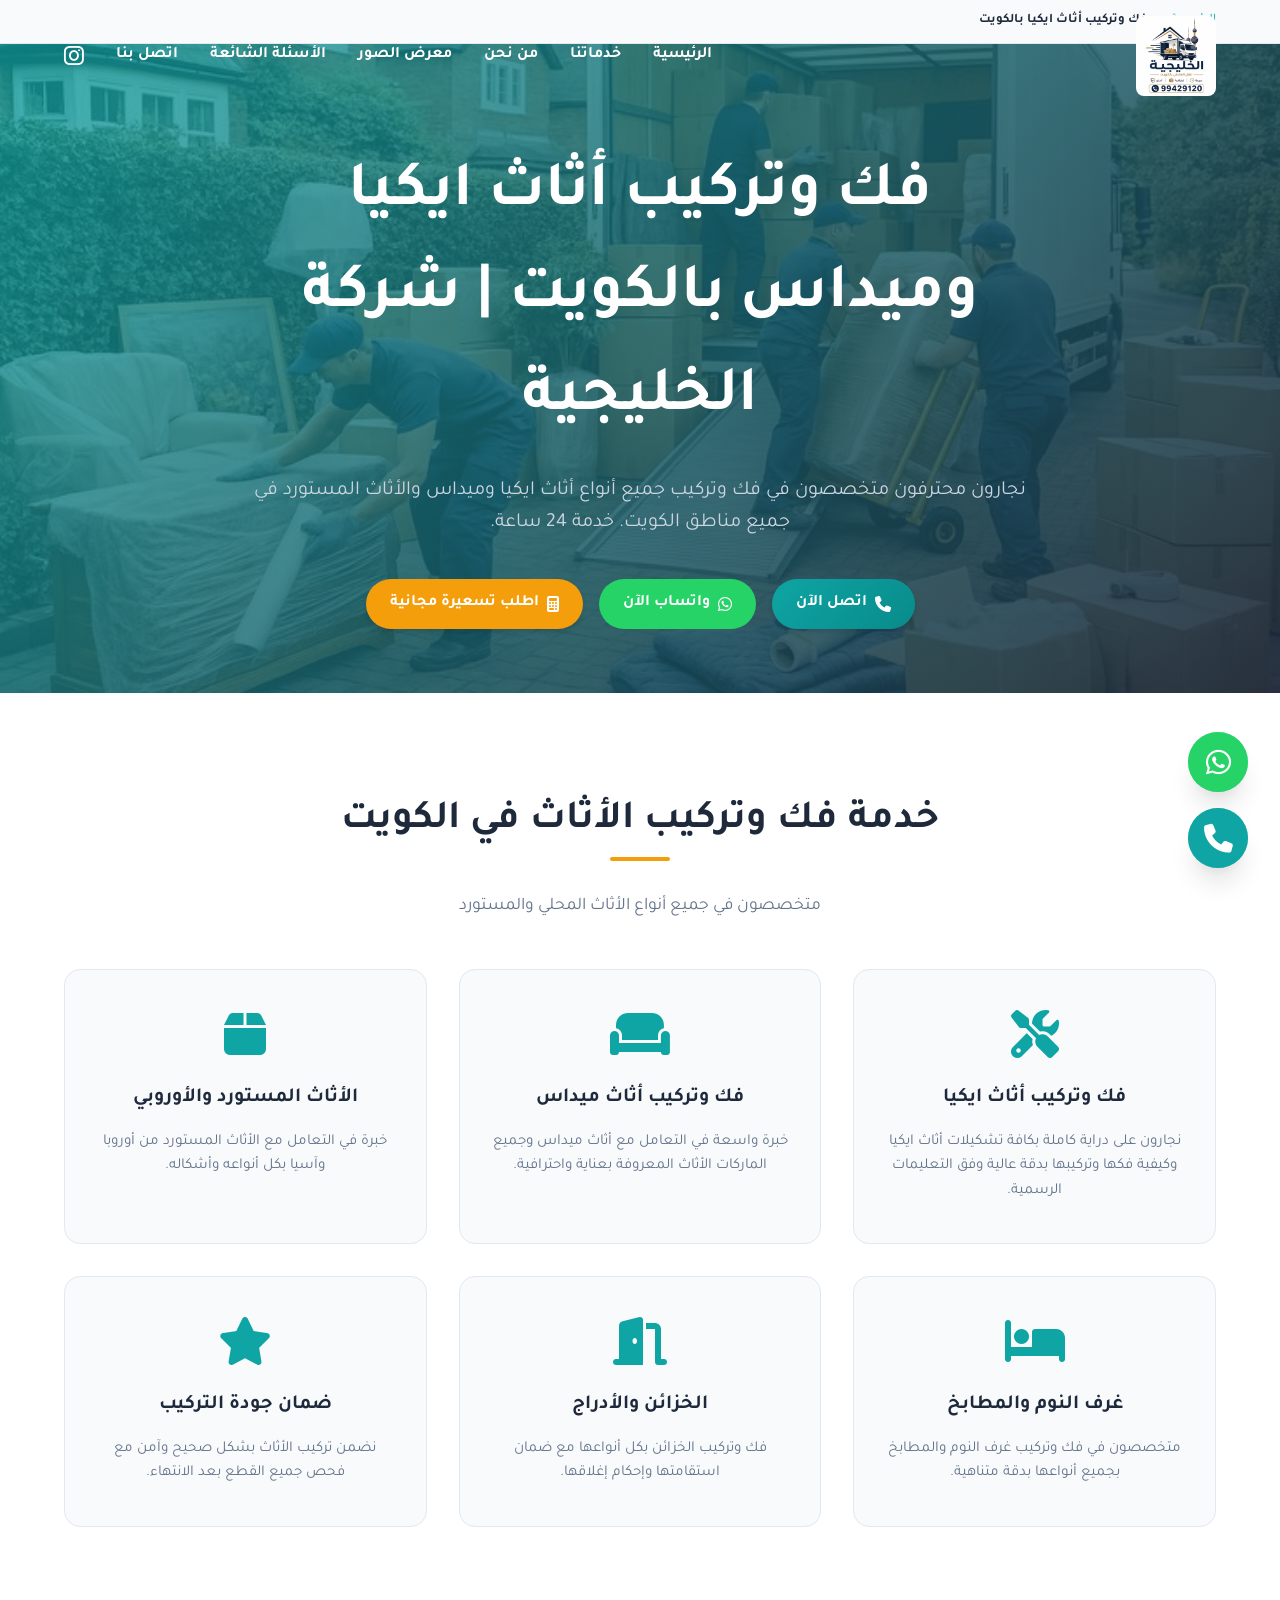
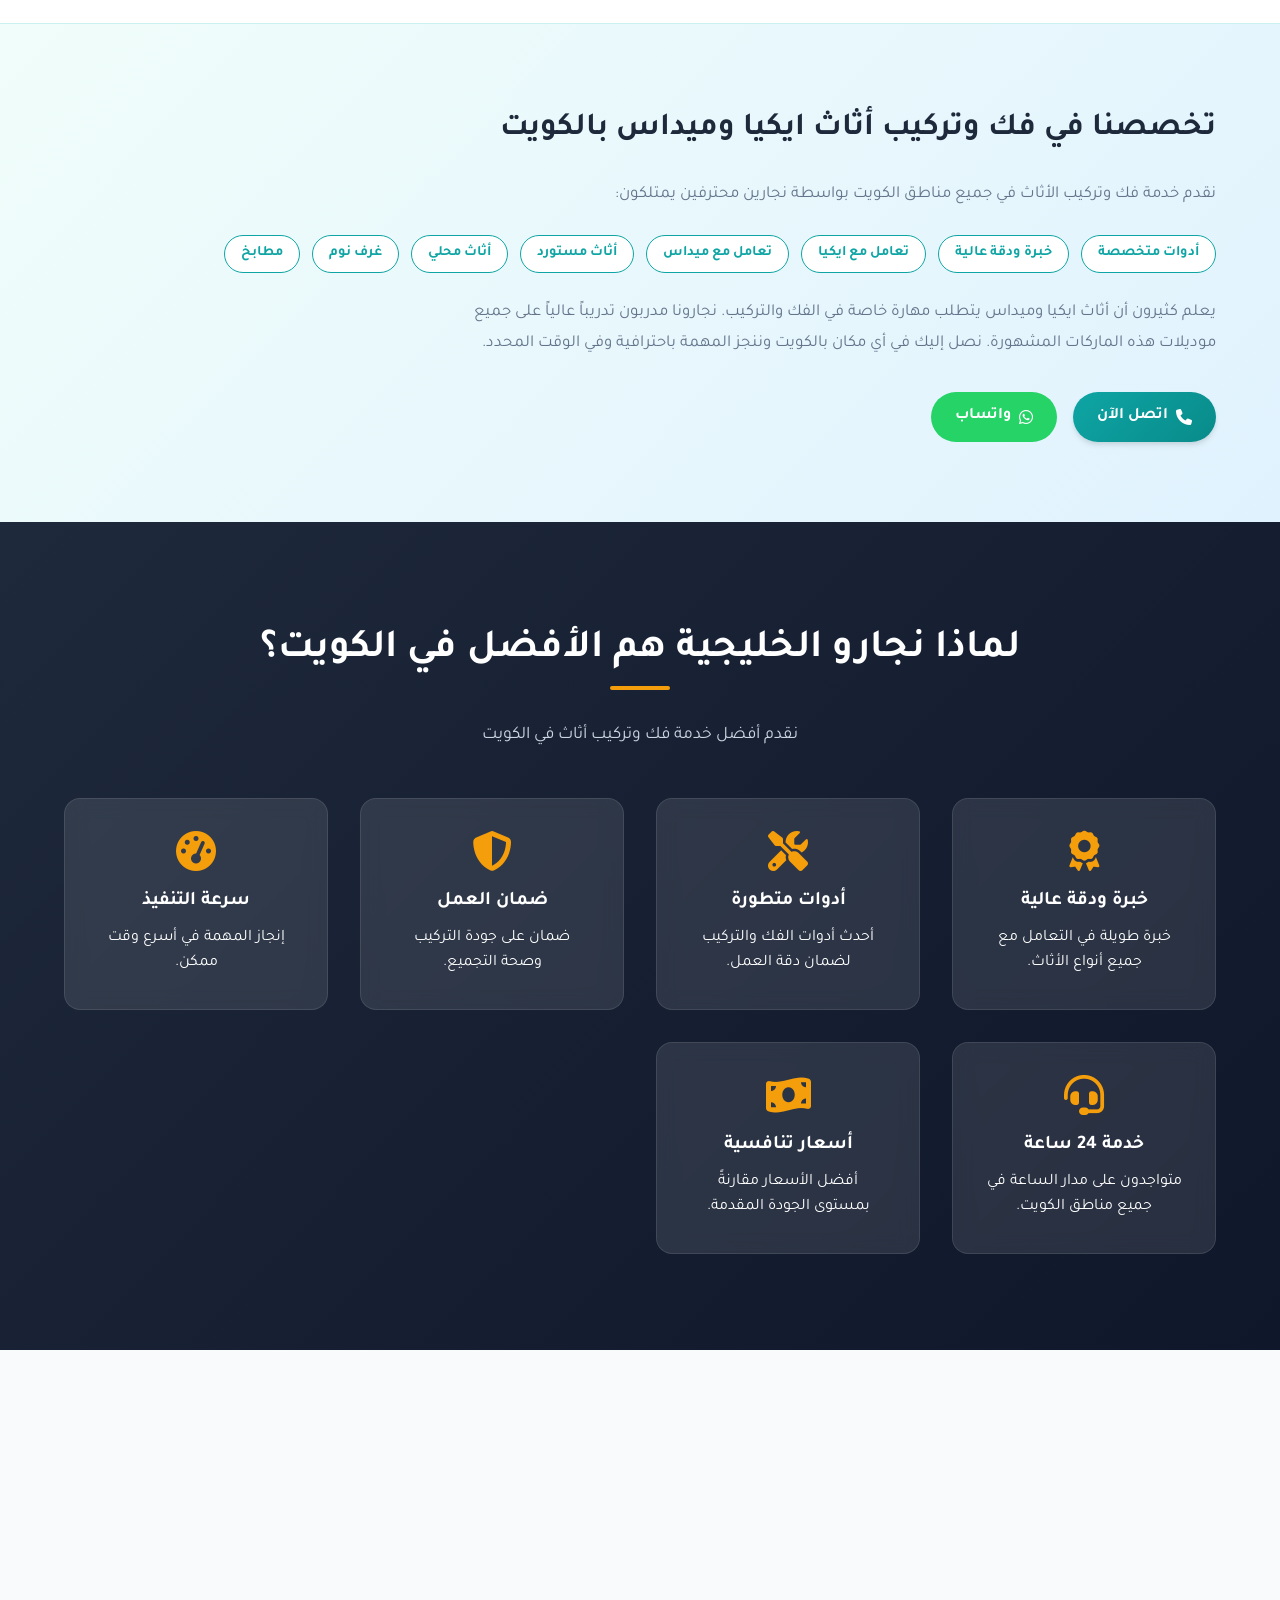
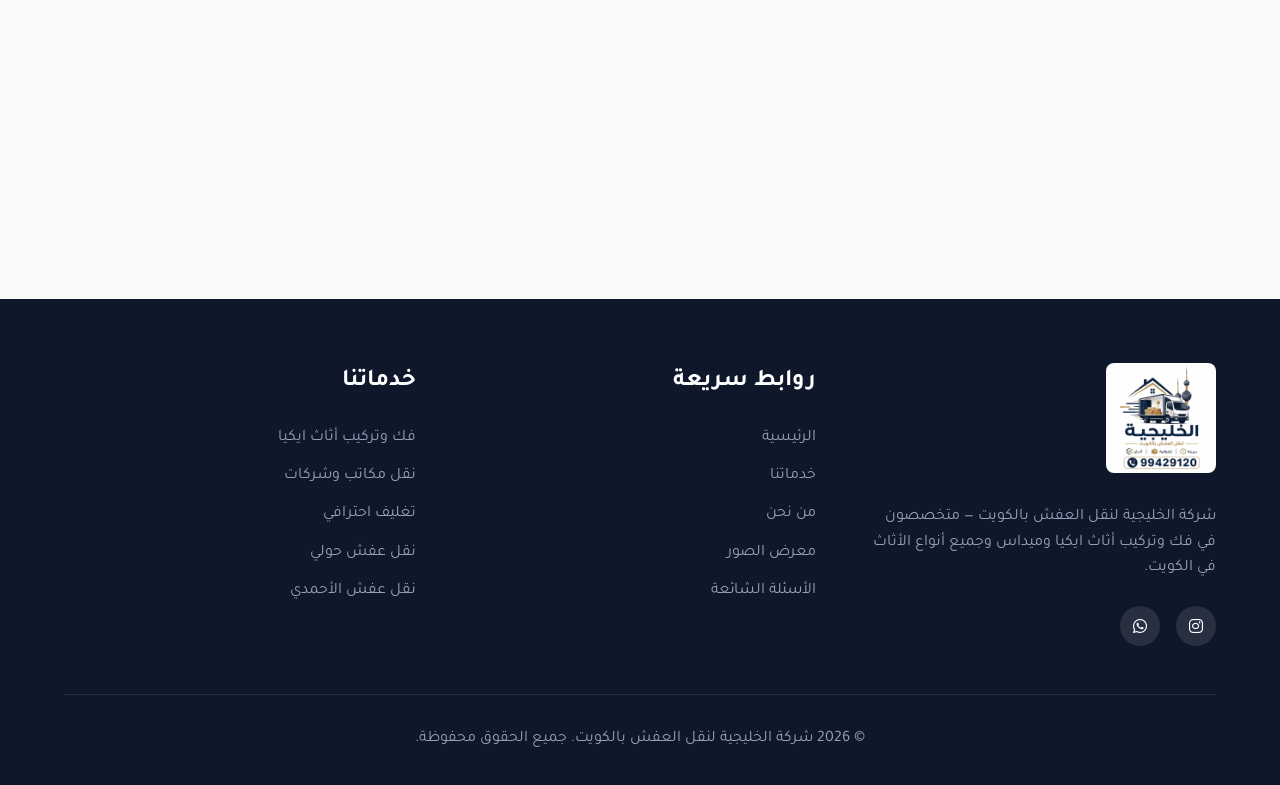
==== commit c556f90e: "first commit" ====
--- a/fak-tarkib-ikea-kuwait/index.html
+++ b/fak-tarkib-ikea-kuwait/index.html
@@ -18,12 +18,12 @@
     <link rel="apple-touch-icon" href="../favicon.svg">
     <meta name="theme-color" content="#0EA5A4">
 
-    <title>فك وتركيب أثاث ايكيا بالكويت | نجارون محترفون — الصديق</title>
-    <meta name="description" content="شركة الصديق لفك وتركيب أثاث ايكيا وميداس بالكويت. نجارون متخصصون في جميع أنواع الأثاث المستورد والمحلي. خدمة 24 ساعة في كل مناطق الكويت. اتصل: 99429120">
+    <title>فك وتركيب أثاث ايكيا بالكويت | شركة الخليجية</title>
+    <meta name="description" content="شركة الخليجية لفك وتركيب أثاث ايكيا وميداس بالكويت. نجارون متخصصون في جميع أنواع الأثاث المستورد والمحلي. خدمة 24 ساعة في كل مناطق الكويت. اتصل: 99429120">
     <meta name="keywords" content="فك وتركيب ايكيا الكويت, فك وتركيب أثاث الكويت, نجار ايكيا الكويت, فك وتركيب ميداس, تركيب أثاث الكويت">
     <link rel="canonical" href="https://www.alkhaleejiyah.com/fak-tarkib-ikea-kuwait/"/>
 
-    <meta property="og:title" content="فك وتركيب أثاث ايكيا وميداس بالكويت — نجارون متخصصون | الصديق">
+    <meta property="og:title" content="فك وتركيب أثاث ايكيا وميداس بالكويت — نجارون متخصصون | الخليجية">
     <meta property="og:description" content="نجارون محترفون لفك وتركيب أثاث ايكيا وميداس والأثاث المستورد في جميع مناطق الكويت. خدمة 24 ساعة بأسعار تنافسية.">
     <meta property="og:type" content="website">
     <meta property="og:url" content="https://www.alkhaleejiyah.com/fak-tarkib-ikea-kuwait/">
@@ -45,7 +45,7 @@
     {
       "@context": "https://schema.org",
       "@graph": [
-        {"@type":"Organization","@id":"https://www.alkhaleejiyah.com/#organization","name":"الصديق لنقل العفش بالكويت","url":"https://www.alkhaleejiyah.com/","telephone":"+96599429120"},
+        {"@type":"Organization","@id":"https://www.alkhaleejiyah.com/#organization","name":"الخليجية لنقل العفش بالكويت","url":"https://www.alkhaleejiyah.com/","telephone":"+96599429120"},
         {
           "@type": "Service",
           "name": "فك وتركيب أثاث ايكيا بالكويت",
@@ -69,7 +69,7 @@
     <header id="header">
         <div class="container nav-container">
             <a href="../index.html" class="logo">
-                <img src="../Images/logo.png" alt="الصديق" class="site-logo">
+                <img src="../Images/logo.png" alt="الخليجية" class="site-logo">
             </a>
             <button class="mobile-menu-btn" id="mobileMenuBtn" aria-label="Toggle Navigation"><i class="fa-solid fa-bars"></i></button>
             <nav class="nav-links" id="navLinks">
@@ -107,7 +107,7 @@
         </div>
         <div class="container">
             <div class="hero-content">
-                <h1>فك وتركيب أثاث ايكيا وميداس بالكويت — نجارون متخصصون</h1>
+                <h1>فك وتركيب أثاث ايكيا وميداس بالكويت | شركة الخليجية</h1>
                 <p>نجارون محترفون متخصصون في فك وتركيب جميع أنواع أثاث ايكيا وميداس والأثاث المستورد في جميع مناطق الكويت. خدمة 24 ساعة.</p>
                 <div class="hero-buttons">
                     <a href="tel:+96599429120" class="btn btn-primary"><i class="fa-solid fa-phone"></i> اتصل الآن</a>
@@ -134,7 +134,7 @@
                 <div class="service-card">
                     <i class="fa-solid fa-couch service-icon"></i>
                     <h3>فك وتركيب أثاث ميداس</h3>
-                    <p>خبرة واسعة في التعامل مع أثاث ميداس وجميع الماركات الصديق المعروفة بعناية واحترافية.</p>
+                    <p>خبرة واسعة في التعامل مع أثاث ميداس وجميع الماركات الأثاث المعروفة بعناية واحترافية.</p>
                 </div>
                 <div class="service-card">
                     <i class="fa-solid fa-box service-icon"></i>
@@ -169,7 +169,7 @@
             </p>
             <div class="local-areas-list">
                 <span class="local-area-tag">أدوات متخصصة</span>
-                <span class="local-area-tag">خبرة 15+ سنة</span>
+                <span class="local-area-tag">خبرة ودقة عالية</span>
                 <span class="local-area-tag">تعامل مع ايكيا</span>
                 <span class="local-area-tag">تعامل مع ميداس</span>
                 <span class="local-area-tag">أثاث مستورد</span>
@@ -190,11 +190,11 @@
     <section class="why-us">
         <div class="container">
             <div class="section-title">
-                <h2>لماذا نجارو الصديق هم الأفضل في الكويت؟</h2>
+                <h2>لماذا نجارو الخليجية هم الأفضل في الكويت؟</h2>
                 <p>نقدم أفضل خدمة فك وتركيب أثاث في الكويت</p>
             </div>
             <div class="features-grid">
-                <div class="feature-box"><i class="fa-solid fa-award"></i><h3>خبرة 15 عاماً</h3><p>خبرة طويلة في التعامل مع جميع أنواع الأثاث.</p></div>
+                <div class="feature-box"><i class="fa-solid fa-award"></i><h3>خبرة ودقة عالية</h3><p>خبرة طويلة في التعامل مع جميع أنواع الأثاث.</p></div>
                 <div class="feature-box"><i class="fa-solid fa-tools"></i><h3>أدوات متطورة</h3><p>أحدث أدوات الفك والتركيب لضمان دقة العمل.</p></div>
                 <div class="feature-box"><i class="fa-solid fa-shield-halved"></i><h3>ضمان العمل</h3><p>ضمان على جودة التركيب وصحة التجميع.</p></div>
                 <div class="feature-box"><i class="fa-solid fa-gauge-high"></i><h3>سرعة التنفيذ</h3><p>إنجاز المهمة في أسرع وقت ممكن.</p></div>
@@ -224,9 +224,9 @@
             <div class="footer-grid">
                 <div class="footer-col">
                     <div class="footer-logo">
-                        <img src="../Images/logo.png" alt="الصديق" class="site-logo-footer">
+                        <img src="../Images/logo.png" alt="الخليجية" class="site-logo-footer">
                     </div>
-                    <p>شركة الصديق لنقل العفش بالكويت — متخصصون في فك وتركيب أثاث ايكيا وميداس وجميع أنواع الأثاث في الكويت.</p>
+                    <p>شركة الخليجية لنقل العفش بالكويت — متخصصون في فك وتركيب أثاث ايكيا وميداس وجميع أنواع الأثاث في الكويت.</p>
                     <div class="social-links">
                         <a href="https://www.instagram.com/naqle_afshe_alkuet?igsh=bTlsajBocWFlcjFi" aria-label="Instagram" rel="noopener noreferrer" target="_blank"><i class="fa-brands fa-instagram"></i></a>
                         <a href="https://wa.me/96599429120" aria-label="WhatsApp" rel="noopener noreferrer" target="_blank"><i class="fa-brands fa-whatsapp"></i></a>
@@ -253,7 +253,7 @@
                     </ul>
                 </div>
             </div>
-            <div class="footer-bottom"><p>&copy; 2026 شركة الصديق لنقل العفش بالكويت. جميع الحقوق محفوظة.</p></div>
+            <div class="footer-bottom"><p>&copy; 2026 شركة الخليجية لنقل العفش بالكويت. جميع الحقوق محفوظة.</p></div>
         </div>
     </footer>
 
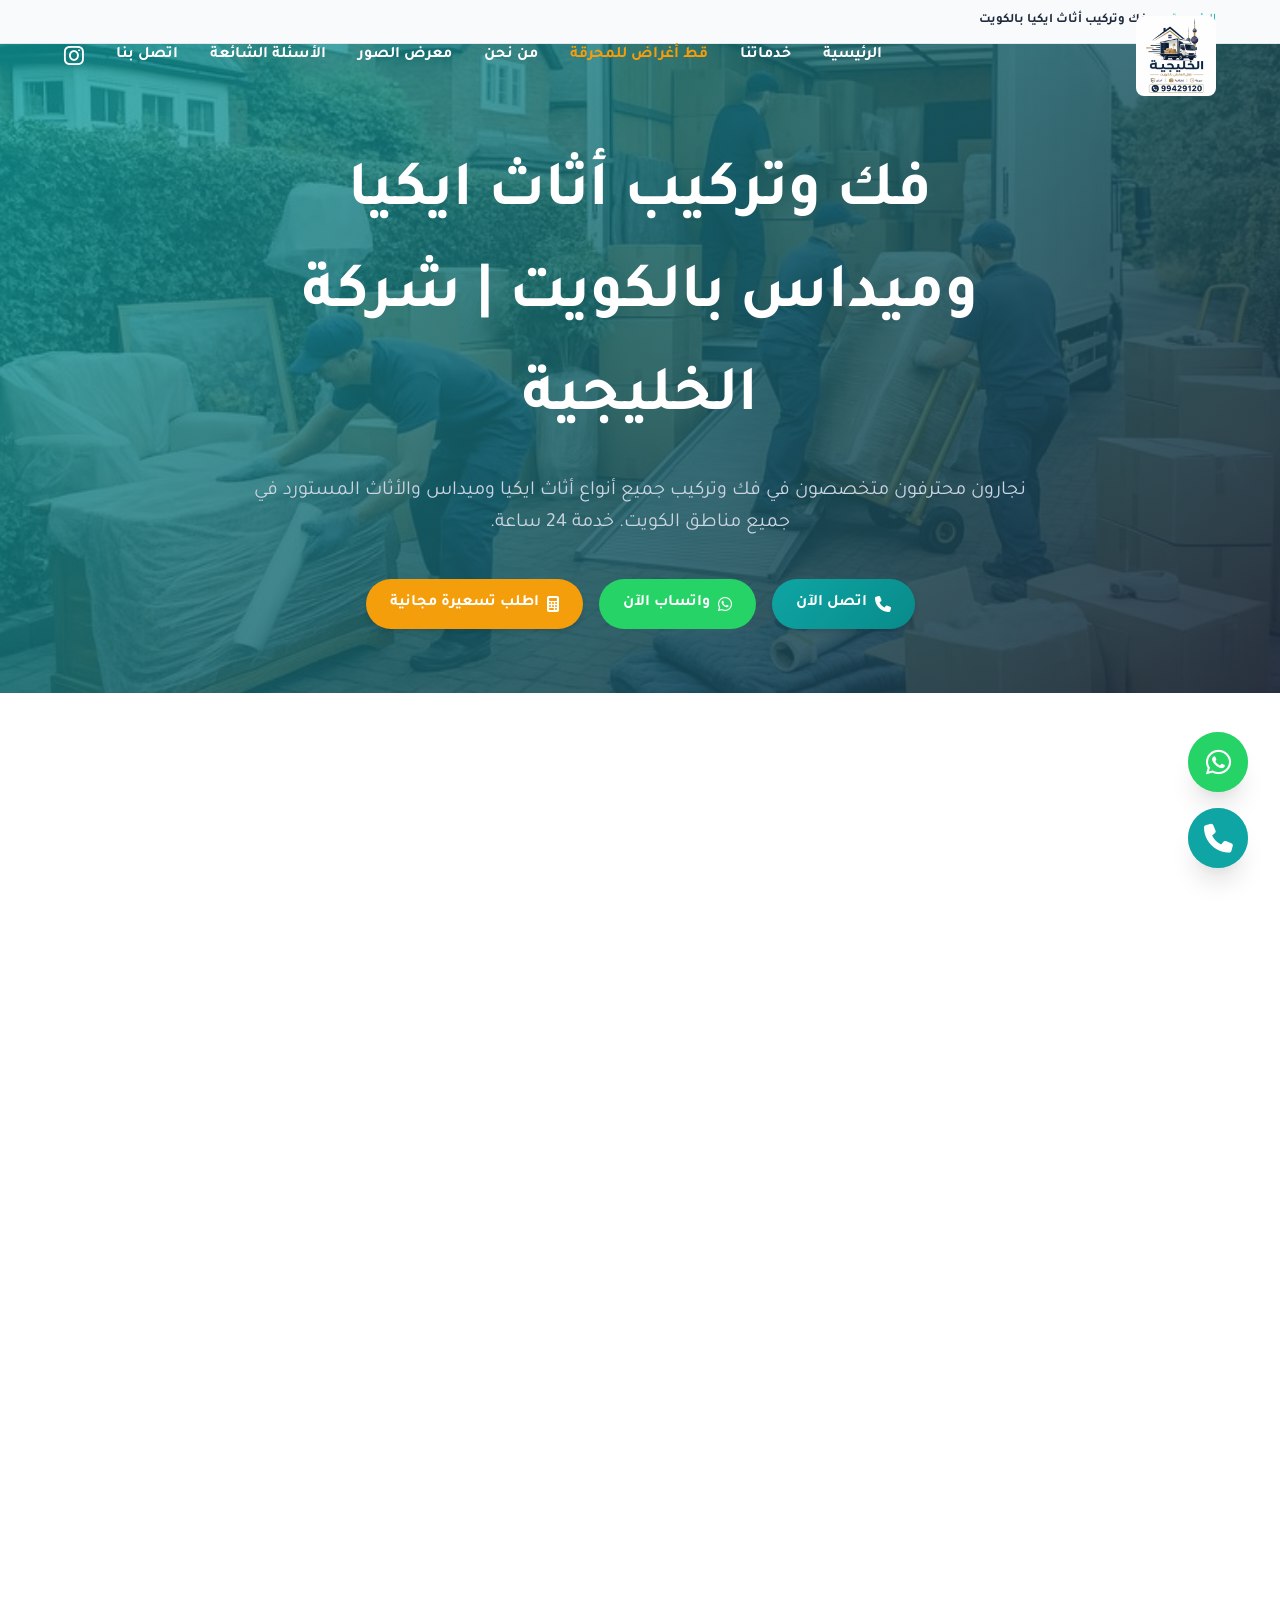
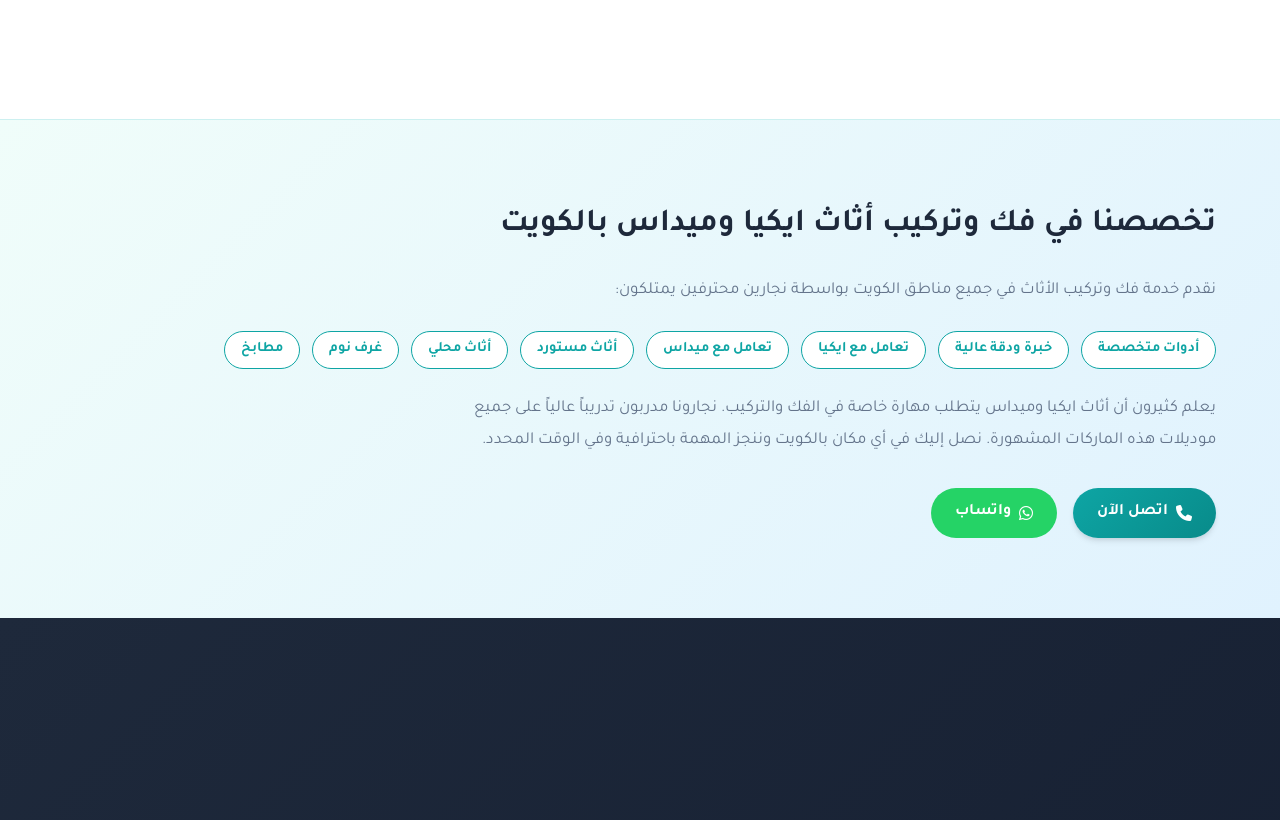
==== commit 971df8f5: "solve barcode problem and server error in pos" ====
--- a/fak-tarkib-ikea-kuwait/index.html
+++ b/fak-tarkib-ikea-kuwait/index.html
@@ -75,6 +75,7 @@
             <nav class="nav-links" id="navLinks">
                 <a href="../index.html">الرئيسية</a>
                 <a href="../index.html#services">خدماتنا</a>
+                <a href="../qat-aghrad-kuwait/index.html" style="color: var(--accent-color); font-weight:700;">قط أغراض للمحرقة</a>
                 <a href="../index.html#about">من نحن</a>
                 <a href="../index.html#gallery">معرض الصور</a>
                 <a href="../index.html#faq">الأسئلة الشائعة</a>
@@ -214,6 +215,7 @@
                 <a href="../naql-afsh-jahra/index.html" class="area-card"><i class="fa-solid fa-location-dot"></i> الجهراء</a>
                 <a href="../naql-afsh-mubarak-alkabeer/index.html" class="area-card"><i class="fa-solid fa-location-dot"></i> مبارك الكبير</a>
                 <a href="../naql-maktab-sharikat-kuwait/index.html" class="area-card"><i class="fa-solid fa-briefcase"></i> نقل مكاتب</a>
+                <a href="../qat-aghrad-kuwait/index.html" class="area-card"><i class="fa-solid fa-dumpster"></i> قط أغراض للمحرقة</a>
             </div>
         </div>
     </section>
@@ -226,7 +228,7 @@
                     <div class="footer-logo">
                         <img src="../Images/logo.png" alt="الخليجية" class="site-logo-footer">
                     </div>
-                    <p>شركة الخليجية لنقل العفش بالكويت — متخصصون في فك وتركيب أثاث ايكيا وميداس وجميع أنواع الأثاث في الكويت.</p>
+                    <p>شركة الخليجية لنقل العفش وقط الأغراض للمحرقة بالكويت — متخصصون في فك وتركيب أثاث ايكيا وميداس وجميع أنواع الأثاث في الكويت.</p>
                     <div class="social-links">
                         <a href="https://www.instagram.com/naqle_afshe_alkuet?igsh=bTlsajBocWFlcjFi" aria-label="Instagram" rel="noopener noreferrer" target="_blank"><i class="fa-brands fa-instagram"></i></a>
                         <a href="https://wa.me/96599429120" aria-label="WhatsApp" rel="noopener noreferrer" target="_blank"><i class="fa-brands fa-whatsapp"></i></a>
@@ -237,6 +239,7 @@
                     <ul class="footer-links">
                         <li><a href="../index.html">الرئيسية</a></li>
                         <li><a href="../index.html#services">خدماتنا</a></li>
+                        <li><a href="../qat-aghrad-kuwait/index.html">قط أغراض للمحرقة</a></li>
                         <li><a href="../index.html#about">من نحن</a></li>
                         <li><a href="../index.html#gallery">معرض الصور</a></li>
                         <li><a href="../index.html#faq">الأسئلة الشائعة</a></li>
@@ -245,6 +248,7 @@
                 <div class="footer-col">
                     <h3>خدماتنا</h3>
                     <ul class="footer-links">
+                        <li><a href="../qat-aghrad-kuwait/index.html">قط أغراض ونقل للمحرقة</a></li>
                         <li><a href="../fak-tarkib-ikea-kuwait/index.html">فك وتركيب أثاث ايكيا</a></li>
                         <li><a href="../naql-maktab-sharikat-kuwait/index.html">نقل مكاتب وشركات</a></li>
                         <li><a href="../taghlif-afsh-kuwait/index.html">تغليف احترافي</a></li>
@@ -253,7 +257,7 @@
                     </ul>
                 </div>
             </div>
-            <div class="footer-bottom"><p>&copy; 2026 شركة الخليجية لنقل العفش بالكويت. جميع الحقوق محفوظة.</p></div>
+            <div class="footer-bottom"><p>&copy; 2026 شركة الخليجية لنقل العفش وقط الأغراض بالكويت. جميع الحقوق محفوظة.</p></div>
         </div>
     </footer>
 
--- a/style.css
+++ b/style.css
@@ -1730,3 +1730,95 @@
   object-fit: contain;
   margin-bottom: 1rem;
 }
+
+/* ==========================================================================
+   Hero Badges & Tags
+   ========================================================================== */
+.hero-badges {
+  display: flex;
+  justify-content: center;
+  flex-wrap: wrap;
+  gap: 0.75rem;
+  margin-bottom: 1.5rem;
+  animation: fadeUp 1s ease-out;
+}
+
+.hero-pill {
+  background: rgba(255, 255, 255, 0.15);
+  border: 1px solid rgba(255, 255, 255, 0.3);
+  backdrop-filter: blur(8px);
+  -webkit-backdrop-filter: blur(8px);
+  color: var(--white);
+  padding: 0.45rem 1.1rem;
+  border-radius: 50px;
+  font-size: 0.95rem;
+  font-weight: 700;
+  display: inline-flex;
+  align-items: center;
+  gap: 0.5rem;
+  transition: var(--transition);
+}
+
+.hero-pill.highlight {
+  background: rgba(245, 158, 11, 0.25);
+  border-color: var(--accent-color);
+  color: #FEF3C7;
+}
+
+.hero-pill:hover {
+  transform: translateY(-2px);
+  background: rgba(255, 255, 255, 0.25);
+}
+
+/* Featured Service Card */
+.service-card.featured-service {
+  border: 2px solid var(--accent-color);
+  box-shadow: 0 10px 25px -5px rgba(245, 158, 11, 0.2);
+  position: relative;
+  background: #FFFDF9;
+}
+
+.service-card.featured-service .featured-ribbon {
+  position: absolute;
+  top: 15px;
+  left: -35px;
+  transform: rotate(-45deg);
+  background: var(--accent-color);
+  color: #fff;
+  font-size: 0.75rem;
+  font-weight: 800;
+  padding: 4px 40px;
+  box-shadow: var(--shadow-sm);
+  z-index: 3;
+}
+
+.service-card .service-link {
+  display: inline-flex;
+  align-items: center;
+  gap: 0.5rem;
+  margin-top: 1.25rem;
+  color: var(--primary-color);
+  font-weight: 700;
+  font-size: 0.95rem;
+  transition: var(--transition);
+  text-decoration: underline;
+  text-underline-offset: 4px;
+}
+
+.service-card:hover .service-link {
+  color: var(--white);
+}
+
+/* Form Select Controls */
+select.form-control {
+  appearance: none;
+  -webkit-appearance: none;
+  -moz-appearance: none;
+  background-image: url("data:image/svg+xml,%3Csvg xmlns='http://www.w3.org/2000/svg' fill='%2364748B' viewBox='0 0 24 24'%3E%3Cpath d='M7 10l5 5 5-5z'/%3E%3C/svg%3E");
+  background-repeat: no-repeat;
+  background-position: left 1rem center;
+  background-size: 1.25rem;
+  padding-left: 2.5rem;
+  cursor: pointer;
+}
+
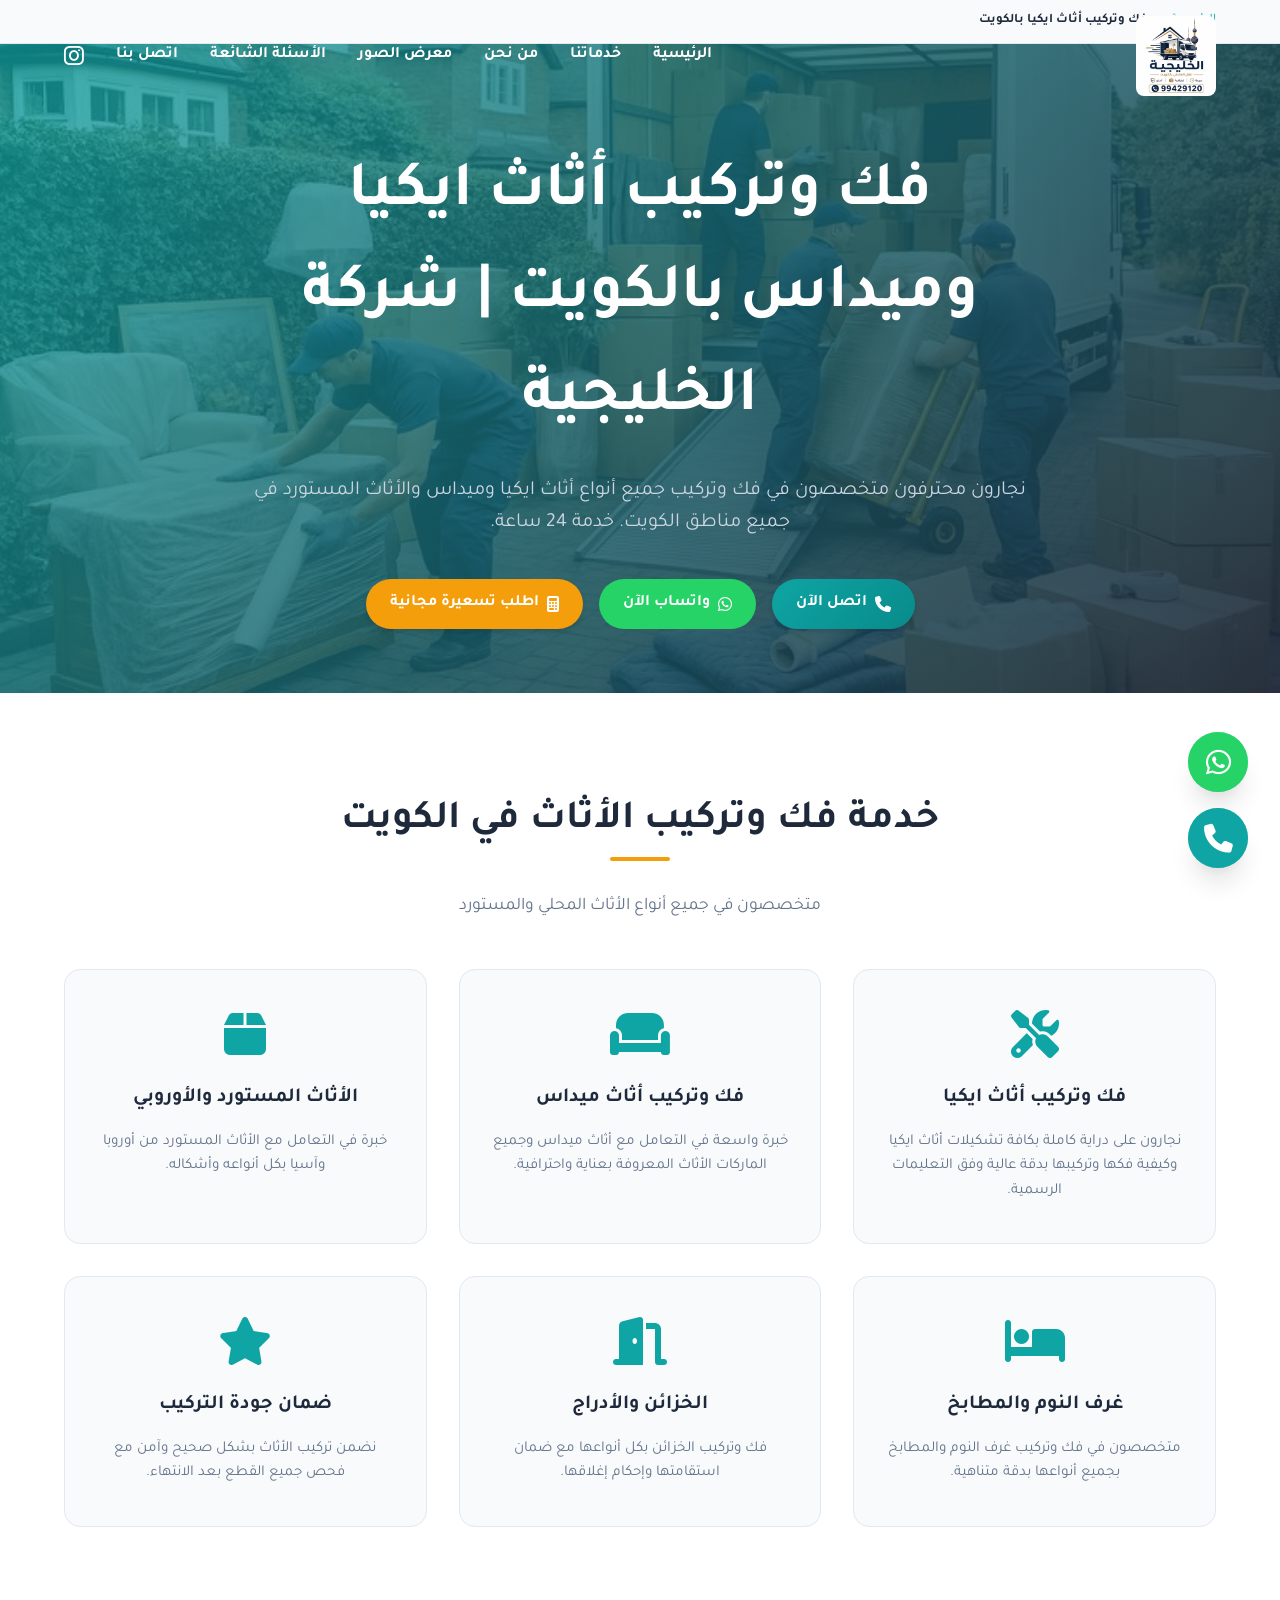
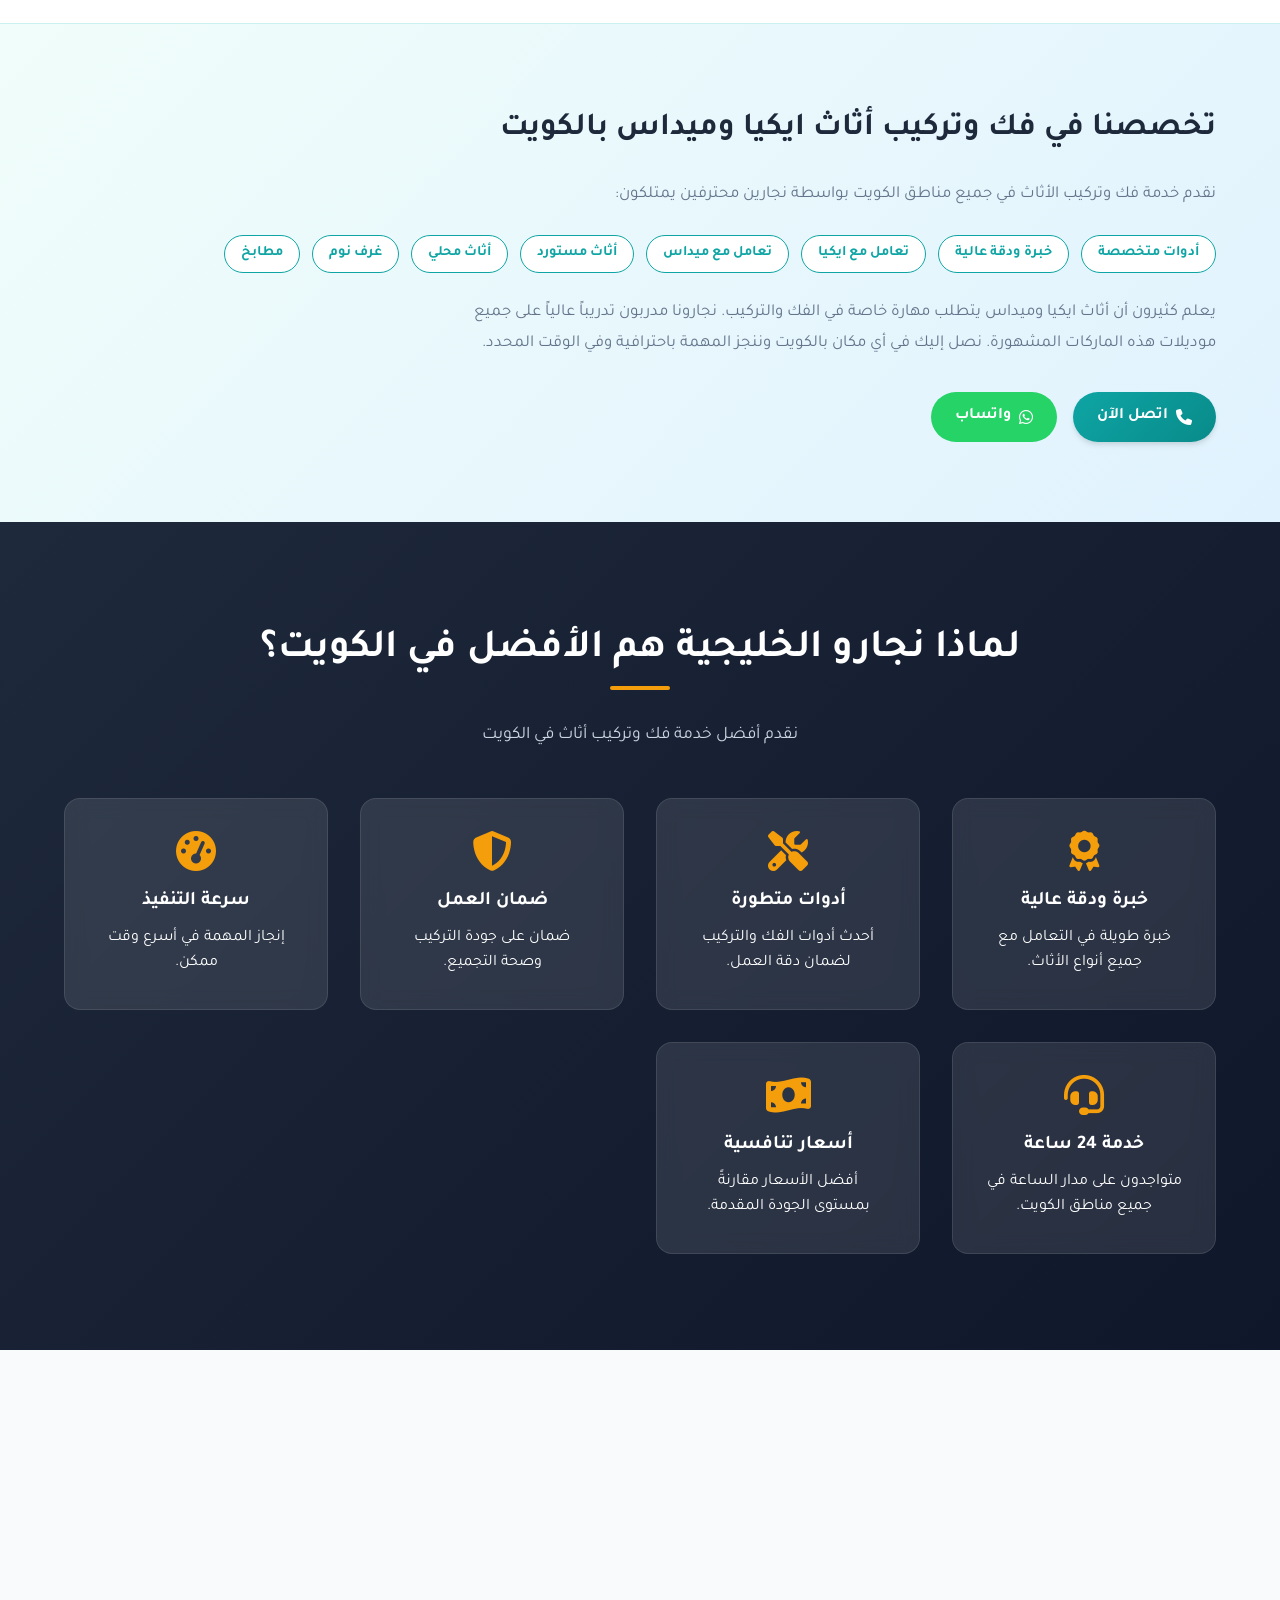
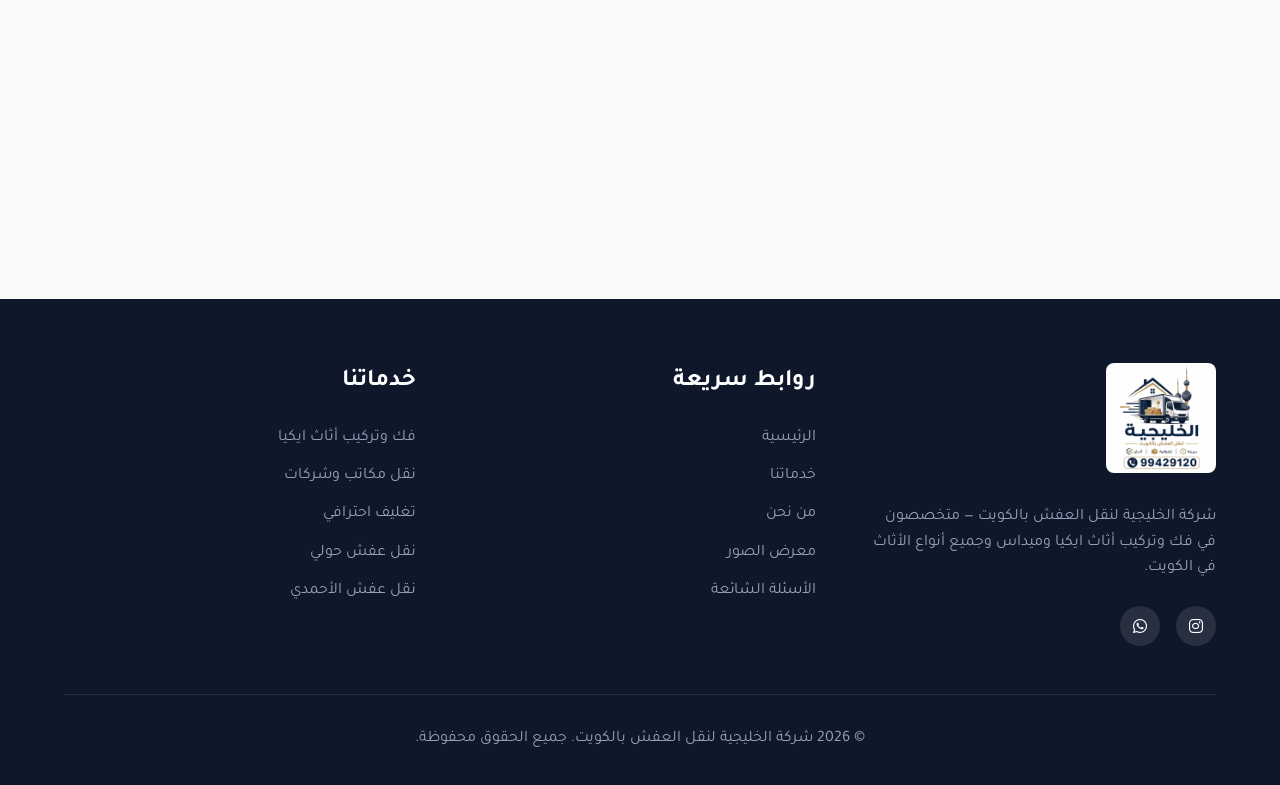
==== commit 0aa0309d: "solve barcode problem and server error in pos" ====
--- a/fak-tarkib-ikea-kuwait/index.html
+++ b/fak-tarkib-ikea-kuwait/index.html
@@ -69,13 +69,12 @@
     <header id="header">
         <div class="container nav-container">
             <a href="../index.html" class="logo">
-                <img src="../Images/logo.png" alt="الخليجية" class="site-logo">
+                <img src="../Images/logo.png" alt="الخليجية" class="site-logo" width="200" height="80">
             </a>
             <button class="mobile-menu-btn" id="mobileMenuBtn" aria-label="Toggle Navigation"><i class="fa-solid fa-bars"></i></button>
             <nav class="nav-links" id="navLinks">
                 <a href="../index.html">الرئيسية</a>
                 <a href="../index.html#services">خدماتنا</a>
-                <a href="../qat-aghrad-kuwait/index.html" style="color: var(--accent-color); font-weight:700;">قط أغراض للمحرقة</a>
                 <a href="../index.html#about">من نحن</a>
                 <a href="../index.html#gallery">معرض الصور</a>
                 <a href="../index.html#faq">الأسئلة الشائعة</a>
@@ -215,7 +214,6 @@
                 <a href="../naql-afsh-jahra/index.html" class="area-card"><i class="fa-solid fa-location-dot"></i> الجهراء</a>
                 <a href="../naql-afsh-mubarak-alkabeer/index.html" class="area-card"><i class="fa-solid fa-location-dot"></i> مبارك الكبير</a>
                 <a href="../naql-maktab-sharikat-kuwait/index.html" class="area-card"><i class="fa-solid fa-briefcase"></i> نقل مكاتب</a>
-                <a href="../qat-aghrad-kuwait/index.html" class="area-card"><i class="fa-solid fa-dumpster"></i> قط أغراض للمحرقة</a>
             </div>
         </div>
     </section>
@@ -226,9 +224,9 @@
             <div class="footer-grid">
                 <div class="footer-col">
                     <div class="footer-logo">
-                        <img src="../Images/logo.png" alt="الخليجية" class="site-logo-footer">
+                        <img src="../Images/logo.png" alt="الخليجية" class="site-logo-footer" width="275" height="110" loading="lazy">
                     </div>
-                    <p>شركة الخليجية لنقل العفش وقط الأغراض للمحرقة بالكويت — متخصصون في فك وتركيب أثاث ايكيا وميداس وجميع أنواع الأثاث في الكويت.</p>
+                    <p>شركة الخليجية لنقل العفش بالكويت — متخصصون في فك وتركيب أثاث ايكيا وميداس وجميع أنواع الأثاث في الكويت.</p>
                     <div class="social-links">
                         <a href="https://www.instagram.com/naqle_afshe_alkuet?igsh=bTlsajBocWFlcjFi" aria-label="Instagram" rel="noopener noreferrer" target="_blank"><i class="fa-brands fa-instagram"></i></a>
                         <a href="https://wa.me/96599429120" aria-label="WhatsApp" rel="noopener noreferrer" target="_blank"><i class="fa-brands fa-whatsapp"></i></a>
@@ -239,7 +237,6 @@
                     <ul class="footer-links">
                         <li><a href="../index.html">الرئيسية</a></li>
                         <li><a href="../index.html#services">خدماتنا</a></li>
-                        <li><a href="../qat-aghrad-kuwait/index.html">قط أغراض للمحرقة</a></li>
                         <li><a href="../index.html#about">من نحن</a></li>
                         <li><a href="../index.html#gallery">معرض الصور</a></li>
                         <li><a href="../index.html#faq">الأسئلة الشائعة</a></li>
@@ -248,7 +245,6 @@
                 <div class="footer-col">
                     <h3>خدماتنا</h3>
                     <ul class="footer-links">
-                        <li><a href="../qat-aghrad-kuwait/index.html">قط أغراض ونقل للمحرقة</a></li>
                         <li><a href="../fak-tarkib-ikea-kuwait/index.html">فك وتركيب أثاث ايكيا</a></li>
                         <li><a href="../naql-maktab-sharikat-kuwait/index.html">نقل مكاتب وشركات</a></li>
                         <li><a href="../taghlif-afsh-kuwait/index.html">تغليف احترافي</a></li>
@@ -257,7 +253,7 @@
                     </ul>
                 </div>
             </div>
-            <div class="footer-bottom"><p>&copy; 2026 شركة الخليجية لنقل العفش وقط الأغراض بالكويت. جميع الحقوق محفوظة.</p></div>
+            <div class="footer-bottom"><p>&copy; 2026 شركة الخليجية لنقل العفش بالكويت. جميع الحقوق محفوظة.</p></div>
         </div>
     </footer>
 
--- a/style.css
+++ b/style.css
@@ -1730,95 +1730,3 @@
   object-fit: contain;
   margin-bottom: 1rem;
 }
-
-/* ==========================================================================
-   Hero Badges & Tags
-   ========================================================================== */
-.hero-badges {
-  display: flex;
-  justify-content: center;
-  flex-wrap: wrap;
-  gap: 0.75rem;
-  margin-bottom: 1.5rem;
-  animation: fadeUp 1s ease-out;
-}
-
-.hero-pill {
-  background: rgba(255, 255, 255, 0.15);
-  border: 1px solid rgba(255, 255, 255, 0.3);
-  backdrop-filter: blur(8px);
-  -webkit-backdrop-filter: blur(8px);
-  color: var(--white);
-  padding: 0.45rem 1.1rem;
-  border-radius: 50px;
-  font-size: 0.95rem;
-  font-weight: 700;
-  display: inline-flex;
-  align-items: center;
-  gap: 0.5rem;
-  transition: var(--transition);
-}
-
-.hero-pill.highlight {
-  background: rgba(245, 158, 11, 0.25);
-  border-color: var(--accent-color);
-  color: #FEF3C7;
-}
-
-.hero-pill:hover {
-  transform: translateY(-2px);
-  background: rgba(255, 255, 255, 0.25);
-}
-
-/* Featured Service Card */
-.service-card.featured-service {
-  border: 2px solid var(--accent-color);
-  box-shadow: 0 10px 25px -5px rgba(245, 158, 11, 0.2);
-  position: relative;
-  background: #FFFDF9;
-}
-
-.service-card.featured-service .featured-ribbon {
-  position: absolute;
-  top: 15px;
-  left: -35px;
-  transform: rotate(-45deg);
-  background: var(--accent-color);
-  color: #fff;
-  font-size: 0.75rem;
-  font-weight: 800;
-  padding: 4px 40px;
-  box-shadow: var(--shadow-sm);
-  z-index: 3;
-}
-
-.service-card .service-link {
-  display: inline-flex;
-  align-items: center;
-  gap: 0.5rem;
-  margin-top: 1.25rem;
-  color: var(--primary-color);
-  font-weight: 700;
-  font-size: 0.95rem;
-  transition: var(--transition);
-  text-decoration: underline;
-  text-underline-offset: 4px;
-}
-
-.service-card:hover .service-link {
-  color: var(--white);
-}
-
-/* Form Select Controls */
-select.form-control {
-  appearance: none;
-  -webkit-appearance: none;
-  -moz-appearance: none;
-  background-image: url("data:image/svg+xml,%3Csvg xmlns='http://www.w3.org/2000/svg' fill='%2364748B' viewBox='0 0 24 24'%3E%3Cpath d='M7 10l5 5 5-5z'/%3E%3C/svg%3E");
-  background-repeat: no-repeat;
-  background-position: left 1rem center;
-  background-size: 1.25rem;
-  padding-left: 2.5rem;
-  cursor: pointer;
-}
-
